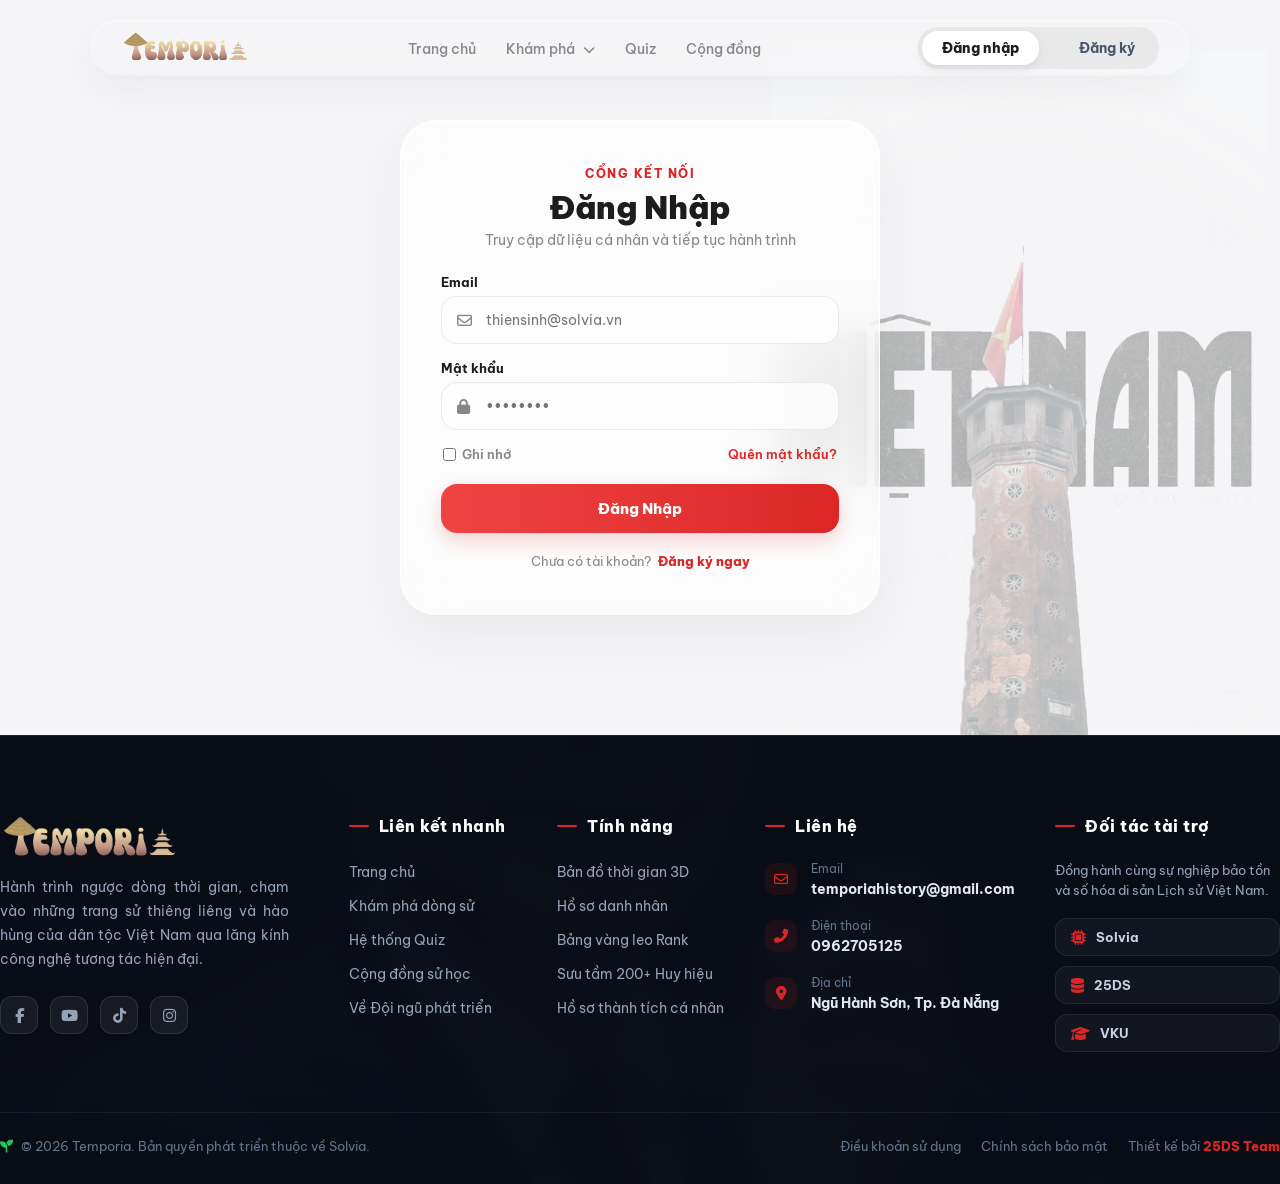
==== auth.html @ d2524f49 "Update website" ====
<!DOCTYPE html>
<html lang="vi">
<head>
    <meta charset="UTF-8">
    <meta name="viewport" content="width=device-width, initial-scale=1.0">
    <title>Xác thực Tài khoản - Temporia</title>
    <link rel="preconnect" href="https://fonts.googleapis.com">
    <link rel="preconnect" href="https://fonts.gstatic.com" crossorigin>
    <link href="https://fonts.googleapis.com/css2?family=Be+Vietnam+Pro:wght@400;600;700;800;900&display=swap" rel="stylesheet">
    <link rel="stylesheet" href="https://cdnjs.cloudflare.com/ajax/libs/font-awesome/6.4.0/css/all.min.css">
    
    <link rel="stylesheet" href="css/trang-chu.css"> 
    <link rel="stylesheet" href="css/auth.css">
    <link rel="stylesheet" href="css/global.css">

</head>
<body class="temporia-auth-page">

    <div class="page-transition-overlay"></div>

    <nav class="navbar">
      <a href="index.html" class="logo">
            <img src="test/logox.png" alt="Temporia Logo">
        </a>
        <ul class="nav-menu">
            <li><a href="trang-chu.html" class="active">Trang chủ</a></li>
            <li class="dropdown">
                <a href="#">Khám phá <i class="fas fa-chevron-down dropdown-icon"></i></a>
                <ul class="dropdown-content">
                    <li><a href="lo-trinh.html"><i class="fas fa-map-signs fa-fw"></i> Lộ trình học</a></li>
                    <li><a href="user-mindmap.html"><i class="fas fa-project-diagram fa-fw"></i> Sơ đồ tư duy</a></li>
                    <li><a href="podcast-view.html"><i class="fas fa-podcast fa-fw"></i> Podcast</a></li>
                </ul>
            </li>
            <li><a href="quiz.html">Quiz</a></li>
            <li><a href="cong-dong.html">Cộng đồng</a></li>
        </ul>
        
        <div class="nav-auth">
            <a href="auth.html#login" class="btn-login" onclick="switchAuthTab('login')">Đăng nhập</a>
            <a href="auth.html#register" class="btn-register" onclick="switchAuthTab('register')">Đăng ký</a>
        </div>
    </nav>

    <main class="auth-main-area">
        
        <div class="auth-glass-card">
            
            <div class="auth-header text-center">
                <span class="auth-badge" id="authBadge">Cổng kết nối</span>
                <h2 class="auth-title" id="authTitle">Đăng Nhập</h2>
                <p class="auth-subtitle" id="authSubtitle">Truy cập dữ liệu cá nhân và tiếp tục hành trình</p>
            </div>

            <form id="formLogin" class="auth-form-group">
                <div class="input-block">
                    <label>Email</label>
                    <div class="input-wrapper">
                        <i class="fa-regular fa-envelope field-icon"></i>
                        <input type="email" id="loginEmail" placeholder="thiensinh@solvia.vn" required>
                    </div>
                </div>

                <div class="input-block">
                    <label>Mật khẩu</label>
                    <div class="input-wrapper">
                        <i class="fa-solid fa-lock field-icon"></i>
                        <input type="password" id="loginPassword" placeholder="••••••••" required>
                    </div>
                </div>

                <div class="auth-options">
                    <label class="remember-label">
                        <input type="checkbox"> <span>Ghi nhớ</span>
                    </label>
                    <a href="javascript:void(0)" class="forgot-link" onclick="switchAuthTab('forgot')">Quên mật khẩu?</a>
                </div>

                <button type="submit" class="auth-submit-btn">Đăng Nhập</button>
                
                <div class="switch-mode-hint">
                    <span>Chưa có tài khoản?</span>
                    <a href="javascript:void(0)" onclick="switchAuthTab('register')">Đăng ký ngay</a>
                </div>
            </form>

            <form id="formRegister" class="auth-form-group hidden">
                <div class="input-block">
                    <label>Họ và Tên</label>
                    <div class="input-wrapper">
                        <i class="fa-regular fa-user field-icon"></i>
                        <input type="text" id="regFullname" placeholder="DS. Thiên Sinh" required>
                    </div>
                </div>

                <div class="split-inputs">
                    <div class="input-block">
                        <label>Ngày sinh</label>
                        <div class="input-wrapper">
                            <input type="date" id="regDob" required>
                        </div>
                    </div>

                    <div class="input-block">
                        <label>Quê quán</label>
                        <div class="input-wrapper">
                            <i class="fa-solid fa-location-dot field-icon"></i>
                            <input type="text" id="regHometown" placeholder="Đà Nẵng" required>
                        </div>
                    </div>
                </div>

                <div class="input-block">
                    <label>Email</label>
                    <div class="input-wrapper">
                        <i class="fa-regular fa-envelope field-icon"></i>
                        <input type="email" id="regEmail" placeholder="contact@solvia.vn" required>
                    </div>
                </div>

                <div class="input-block">
                    <label>Mật khẩu</label>
                    <div class="input-wrapper">
                        <i class="fa-solid fa-shield-halved field-icon"></i>
                        <input type="password" id="regPassword" placeholder="Tối thiểu 8 ký tự" required>
                    </div>
                </div>

                <button type="submit" class="auth-submit-btn btn-register-style">Khởi Tạo Tài Khoản</button>
                
                <div class="switch-mode-hint">
                    <span>Đã có tài khoản?</span>
                    <a href="javascript:void(0)" onclick="switchAuthTab('login')">Đăng nhập</a>
                </div>
            </form>
            <form id="formVerifyReg" class="auth-form-group hidden">
                <div class="auth-back" onclick="switchAuthTab('register')">
                    <i class="fas fa-arrow-left"></i> Đổi tài khoản khác
                </div>
                <p style="font-size: 14px; color: #86868B; margin-bottom: 10px; text-align: center;">Mã xác thực 6 số đã được gửi đến Email của bạn.</p>
                <div class="input-block">
                    <label>Mã xác thực (OTP)</label>
                    <div class="input-wrapper">
                        <i class="fa-solid fa-check-circle field-icon"></i>
                        <input type="text" id="regOtpInput" placeholder="Nhập 6 số..." required maxlength="6">
                    </div>
                </div>
                <button type="submit" class="auth-submit-btn btn-register-style">Kích Hoạt Tài Khoản</button>
            </form>
            <form id="formForgot" class="auth-form-group hidden">
                <div class="auth-back" onclick="switchAuthTab('login')">
                    <i class="fas fa-arrow-left"></i> Quay lại đăng nhập
                </div>
                <div class="input-block">
                    <label>Email tài khoản</label>
                    <div class="input-wrapper">
                        <i class="fa-regular fa-envelope field-icon"></i>
                        <input type="email" id="forgotEmail" placeholder="contact@solvia.vn" required>
                    </div>
                </div>
                <button type="submit" class="auth-submit-btn">Gửi mã xác thực</button>
            </form>

            <form id="formReset" class="auth-form-group hidden">
                <div class="auth-back" onclick="switchAuthTab('login')">
                    <i class="fas fa-arrow-left"></i> Hủy và quay lại
                </div>
                <div class="input-block">
                    <label>Mã xác thực (OTP)</label>
                    <div class="input-wrapper">
                        <i class="fa-solid fa-key field-icon"></i>
                        <input type="text" id="resetOtp" placeholder="Nhập 6 số từ email" required maxlength="6">
                    </div>
                </div>
                <div class="input-block">
                    <label>Mật khẩu mới</label>
                    <div class="input-wrapper">
                        <i class="fa-solid fa-lock field-icon"></i>
                        <input type="password" id="resetPassword" placeholder="Tối thiểu 8 ký tự" required>
                    </div>
                </div>
                <button type="submit" class="auth-submit-btn btn-register-style">Cập Nhật Mật Khẩu</button>
            </form>

        </div>

    </main>
    <div class="water-map-decoration">
        <img src="hinh nhân vật/cotco.png" alt="Bản đồ Việt Nam" class="bg-map-art ">
    </div>
<footer class="temporia-global-footer">
    
    <div class="footer-bg-wrapper">
        <img src="images/footer-bg.jpg" alt="Background" class="footer-bg-img" onerror="this.src='test/NPTx.png'">
        <div class="footer-glass-overlay"></div>
    </div>

    <div class="container-full footer-content-container">
        <div class="footer-main-grid">
            
            <div class="footer-col brand-col">
                <div class="footer-logo">
                    <span class="logo-text"><a href="index.html" class="logo" >
            <img src="test/logox.png" alt="Temporia Logo" style="width: 180px; height: auto;">
        </a></span>
                </div>
                <p class="footer-desc">
                    Hành trình ngược dòng thời gian, chạm vào những trang sử thiêng liêng và hào hùng của dân tộc Việt Nam qua lăng kính công nghệ tương tác hiện đại.
                </p>
                <div class="footer-socials">
                    <a href="#" class="f-social-btn" title="Facebook"><i class="fa-brands fa-facebook-f"></i></a>
                    <a href="#" class="f-social-btn" title="YouTube"><i class="fa-brands fa-youtube"></i></a>
                    <a href="#" class="f-social-btn" title="TikTok"><i class="fa-brands fa-tiktok"></i></a>
                    <a href="#" class="f-social-btn" title="Instagram"><i class="fa-brands fa-instagram"></i></a>
                </div>
            </div>

            <div class="footer-col links-col">
                <div class="f-heading">
                    <h4>Liên kết nhanh</h4>
                </div>
                <ul class="f-links-list">
                    <li><a href="#">Trang chủ</a></li>
                    <li><a href="#">Khám phá dòng sử</a></li>
                    <li><a href="#">Hệ thống Quiz</a></li>
                    <li><a href="#">Cộng đồng sử học</a></li>
                    <li><a href="#">Về Đội ngũ phát triển</a></li>
                </ul>
            </div>

            <div class="footer-col links-col">
                <div class="f-heading">
                    <h4>Tính năng</h4>
                </div>
                <ul class="f-links-list">
                    <li><a href="#">Bản đồ thời gian 3D</a></li>
                    <li><a href="#">Hồ sơ danh nhân</a></li>
                    <li><a href="#">Bảng vàng leo Rank</a></li>
                    <li><a href="#">Sưu tầm 200+ Huy hiệu</a></li>
                    <li><a href="#">Hồ sơ thành tích cá nhân</a></li>
                </ul>
            </div>

            <div class="footer-col contact-col">
                <div class="f-heading">
                    <h4>Liên hệ</h4>
                </div>
                <div class="f-contact-info">
                    <div class="f-c-item">
                        <div class="f-c-icon"><i class="fa-regular fa-envelope"></i></div>
                        <div class="f-c-text">
                            <span>Email</span>
                            <strong>temporiahistory@gmail.com</strong>
                        </div>
                    </div>
                    <div class="f-c-item">
                        <div class="f-c-icon"><i class="fa-solid fa-phone-flip"></i></div>
                        <div class="f-c-text">
                            <span>Điện thoại</span>
                            <strong>0962705125</strong>
                        </div>
                    </div>
                    <div class="f-c-item">
                        <div class="f-c-icon"><i class="fa-solid fa-location-dot"></i></div>
                        <div class="f-c-text">
                            <span>Địa chỉ</span>
                            <strong>Ngũ Hành Sơn, Tp. Đà Nẵng</strong>
                        </div>
                    </div>
                </div>
            </div>

            <div class="footer-col sponsor-col">
                <div class="f-heading">
                    <h4>Đối tác tài trợ</h4>
                </div>
                <p class="sponsor-desc">Đồng hành cùng sự nghiệp bảo tồn và số hóa di sản Lịch sử Việt Nam.</p>
                
                <div class="sponsors-grid">
                    <div class="sponsor-badge" title="Tập đoàn Công nghệ Solvia">
                        <i class="fa-solid fa-microchip"></i> <span>Solvia</span>
                    </div>
                    <div class="sponsor-badge" title="25DS Studio - AI Data Analysis">
                        <i class="fa-solid fa-database"></i> <span>25DS</span>
                    </div>
                    <div class="sponsor-badge" title="Quỹ Phát triển Công nghệ & Giáo dục">
                        <i class="fa-solid fa-graduation-cap"></i> <span>VKU</span>
                    </div>
                </div>
            </div>

        </div>

        <div class="footer-bottom-bar">
            <div class="f-copyright">
                <i class="fa-solid fa-seedling" style="color: #22c55e;"></i>
                <span>© 2026 Temporia. Bản quyền phát triển thuộc về Solvia.</span>
            </div>
            
            <div class="f-bottom-links">
                <a href="#">Điều khoản sử dụng</a>
                <a href="#">Chính sách bảo mật</a>
                <span class="f-credits">Thiết kế bởi <strong>25DS Team</strong></span>
            </div>
        </div>

    </div>
</footer>
    <script src="js/auth.js"></script>
    <script src="js/main.js"></script>
</body>
</html>
---- css/trang-chu.css ----
/* ========================================================================= */
/* CSS TRANG CHỦ TEMPORIA - PHONG CÁCH APPLE SOFT BENTO                      */
/* ========================================================================= */

/* 1. KHAI BÁO BIẾN MÀU (THEME SÁNG APPLE) */
:root {
    --bg-apple: #F5F5F7; /* Nền xám bạc sang trọng */
    --glass-bg: rgba(255, 255, 255, 0.65);
    --glass-border: rgba(255, 255, 255, 0.8);
    --text-dark: #dc2626 !important;
    --text-dim: #86868B !important;
    --accent-yellow: #facc15;
    --accent-light-yellow: #fef08a;
}

/* 2. ÉP BUỘC BODY SANG NỀN SÁNG (GHI ĐÈ GLOBAL.CSS) */
body {
    background-color: var(--bg-apple) !important;
    background-image: none !important; /* Xóa mọi background tối màu từ global */
    color: var(--text-dark) !important;
}

/* 3. GHI ĐÈ THANH MENU (GIỮ KÍNH TRONG, ĐỔI CHỮ SANG ĐEN NHÁM) */
/* 3. GHI ĐÈ THANH MENU (KÍNH SIÊU TRONG SUỐT) */
.navbar {
    /* Đưa nền trắng về mức gần như tàng hình (chỉ 5%) */
    background: rgba(255, 255, 255, 0.05) !important; 
    
    /* Ép buộc hiệu ứng làm nhòe (blur) hoạt động mạnh để tạo chất kính */
    backdrop-filter: blur(30px) saturate(150%) !important;
    -webkit-backdrop-filter: blur(30px) saturate(150%) !important;
    
    /* Làm mỏng đổ bóng để thanh menu nhẹ bẫng, lơ lửng */
    box-shadow: 0 15px 35px rgba(0, 0, 0, 0.04), inset 0 1px 0 rgba(255, 255, 255, 0.4) !important;
    
    /* Viền kính mỏng tang */
    border-top: 1px solid rgba(255, 255, 255, 0.4) !important;
    border-bottom: 1px solid rgba(0, 0, 0, 0.02) !important;
    border-left: 1px solid rgba(255, 255, 255, 0.1) !important;
    border-right: 1px solid rgba(255, 255, 255, 0.1) !important;
}

/* Chỉnh chữ menu thành đen nhám, bỏ bóng sáng */
.nav-brand, .nav-menu > li > a { text-shadow: none !important; color: var(--text-dim) !important; }
.nav-brand { color: var(--text-dark) !important; }
.nav-menu > li > a:hover, .nav-menu > li > a.active { color: var(--text-dark) !important; font-weight: 600; }

/* Menu con (Dropdown) */
.dropdown-content {
    background: rgba(255, 255, 255, 0.85) !important;
    border: 1px solid rgba(0, 0, 0, 0.05) !important;
    box-shadow: 0 20px 40px rgba(0, 0, 0, 0.1) !important;
}
.dropdown-content li a { color: var(--text-dim) !important; }
.dropdown-content li a:hover { background: rgba(0, 0, 0, 0.04) !important; color: var(--text-dark) !important; }

/* Nút đăng nhập/Đăng ký */
.btn-login { color: var(--text-dim) !important; text-shadow: none !important; }
.btn-login:hover { color: var(--text-dark) !important; }
.btn-register { background-color: #dc2626 !important; color: #FFFFFF !important; box-shadow: 0 4px 15px rgba(0, 0, 0, 0.1) !important; text-shadow: none !important;}
.btn-register:hover { background-color: #000000 !important; box-shadow: 0 6px 20px rgba(0, 0, 0, 0.15) !important; }

/* ========================================================================= */

/* 4. BỐ CỤC CHÍNH */
.dashboard-layout {
    padding: 120px 50px 50px 50px; /* Cách đỉnh 120px để né thanh menu */
    max-width: 1400px;
    margin: 0 auto;
}

/* 5. BANNER APPLE GLASS (NẰM DƯỚI MENU) */
/* ========================================================================= */
/* KHỐI BANNER CHÍNH: HIỆU ỨNG KÍNH MỜ (GLASSMORPHISM) CHUẨN APPLE           */
/* ========================================================================= */
.intro-glass-banner {
    /* 1. Nền trắng nhưng làm TRONG SUỐT đi (chỉ giữ 40% độ đục) để nhìn xuyên thấu */
    background: rgba(255, 255, 255, 0.4) !important; 
    
    /* 2. ĐÂY LÀ PHÉP THUẬT: Làm nhòe (blur) mọi thứ nằm PHÍA SAU tấm nền này */
    backdrop-filter: blur(25px) saturate(120%) !important;
    -webkit-backdrop-filter: blur(25px) saturate(120%) !important;
    
    /* 3. Viền kính phát sáng nhẹ để phân tách rõ không gian */
    border: 1.5px solid rgba(255, 255, 255, 0.8) !important;
    border-radius: 40px;
    padding: 60px 70px;
    
    display: flex;
    justify-content: space-between;
    align-items: center;
    
    /* 4. Đổ bóng mềm để khối kính nổi bồng bềnh lên khỏi mặt trống đồng */
    box-shadow: 0 25px 50px rgba(0, 0, 0, 0.05), inset 0 2px 0 rgba(255, 255, 255, 0.8) !important;
    
    position: relative;
    z-index: 10; /* Đảm bảo luôn nằm trên trống đồng */
}

.banner-content { max-width: 600px; }

.badge-pill { 
    display: inline-flex; align-items: center; gap: 8px; 
    background: #fff; border: 1px solid #E5E5EA; 
    padding: 8px 16px; border-radius: 100px; 
    font-size: 13px; font-weight: 700; color: var(--text-dark); 
    margin-bottom: 25px; box-shadow: 0 4px 10px rgba(0,0,0,0.03); 
}

body {
    font-family: 'Plus Jakarta Sans', sans-serif !important;
}

/* Tinh chỉnh lại Tiêu đề chính */
.apple-heading {
    font-size: 58px;
    font-weight: 800;
    line-height: 1.15;
    letter-spacing: -1.5px;
    margin-bottom: 25px;
    
    /* Phủ Gradient Đen chì (Charcoal) sang Xám ánh kim (Metallic) */
    background: linear-gradient(135deg, #09090b 0%, #52525b 100%);
    -webkit-background-clip: text;
    -webkit-text-fill-color: transparent;
}

.highlight-pill {
    background: linear-gradient(135deg, #facc15 0%, #ca8a04 100%);
    color: #fff;
    box-shadow: 0 10px 20px rgba(202, 138, 4, 0.25);
    padding: 0 25px;
}
.highlight-pill i { color: #fff; }
.apple-sub { 
    font-size: 16px; 
    margin-bottom: 40px; 
    line-height: 1.7; 
    font-weight: 500; 
    letter-spacing: -0.2px;
    
    /* Phủ Gradient Xám khói (Zinc) mềm mại, dễ đọc */
    background: linear-gradient(135deg, #3f3f46 0%, #a1a1aa 100%);
    -webkit-background-clip: text;
    -webkit-text-fill-color: transparent;
}
.action-group { display: flex; gap: 15px; }
.btn-dark { 
    background: var(--text-dark); color: #fff; border: none; 
    border-radius: 100px; padding: 16px 32px; font-size: 16px; 
    font-weight: 600; cursor: pointer; display: flex; align-items: center; gap: 10px; transition: 0.3s; 
}
.btn-dark:hover { transform: scale(1.02); background: #000; box-shadow: 0 10px 20px rgba(0,0,0,0.15); }

.btn-light { 
    background: #fff; color: var(--text-dark); border: 1px solid #E5E5EA; 
    border-radius: 100px; padding: 16px 32px; font-size: 16px; font-weight: 600; cursor: pointer; transition: 0.3s; 
}
.btn-light:hover { background: #F5F5F7; }

/* 6. THẺ NỔI TRANG TRÍ BÊN PHẢI BANNER */
.banner-visual { position: relative; width: 400px; height: 300px; display: flex; align-items: center; justify-content: center; }
.floating-card { 
    background: #fff; border-radius: 20px; padding: 20px; 
    display: flex; align-items: center; gap: 15px; 
    box-shadow: 0 20px 40px rgba(0,0,0,0.08); border: 1px solid #f0f0f0; 
    animation: float 6s ease-in-out infinite; 
}
.card-icon { width: 50px; height: 50px; background: var(--accent-light-yellow); border-radius: 12px; display: flex; justify-content: center; align-items: center; font-size: 20px; color: #ca8a04; }
.card-info h4 { font-size: 16px; margin: 0; color: var(--text-dark); }
.card-info span { font-size: 14px; color: var(--text-dim); }

@keyframes float { 
    0% { transform: translateY(0); } 
    50% { transform: translateY(-15px); } 
    100% { transform: translateY(0); } 
}
/* ========================================================================= */
/* 1. HIỆU ỨNG CHUYỂN CẢNH (SƯƠNG TAN) & TRƯỢT NỘI DUNG                      */
/* ========================================================================= */

/* Lớp sương trùng màu với trang Intro để tạo cảm giác liền mạch */
.page-transition-overlay {
    position: fixed;
    top: 0; left: 0; width: 100%; height: 100%;
    background-color: #F5F5F7; /* Trùng với màu lớp sương bên file index */
    z-index: 999999;
    pointer-events: none;
    /* Giữ nguyên lớp sương 0.1s, sau đó cho tan từ từ trong 0.8s */
    animation: fadeOutFog 0.8s ease-in-out forwards 0.1s;
}

@keyframes fadeOutFog {
    0% { opacity: 1; }
    100% { opacity: 0; visibility: hidden; }
}

/* Nội dung trang chủ mờ dần và trượt nhẹ lên (Giúp tạo cảm giác mượt mà) */
.dashboard-layout {
    opacity: 0;
    transform: translateY(15px);
    animation: contentSlideUp 1s cubic-bezier(0.2, 0.8, 0.2, 1) forwards 0.3s;
}

@keyframes contentSlideUp {
    0% { opacity: 0; transform: translateY(15px); }
    100% { opacity: 1; transform: translateY(0); }
}

/* ========================================================================= */
/* (Phần CSS của Menu và các class khác giữ nguyên ở bên dưới)               */
/* ========================================================================= */

/* ========================================================================= */
/* HIỆU ỨNG TRỐNG ĐỒNG "THỦY ẤN" (CHÌM MỜ NHƯNG GIỮ RÕ CHI TIẾT)              */
/* ========================================================================= */

.dashboard-layout {
    position: relative; 
    min-height: 100vh;
}

/* Khung chứa Trống đồng */
.water-drum-decoration {
    position: absolute;
    top: -150px;  
    left: -200px; 
    width: 660px; 
    height: 660px;
    z-index: 1;  /* Nằm ngay trên nền, dưới Banner */
    
    /* CHỈNH LẠI THÔNG SỐ Ở ĐÂY: Tăng độ rõ, giảm nhòe */
    opacity: 0.45; /* Hiển thị 45% để thấy rõ họa tiết chim Lạc và mặt trời */
    filter: blur(2px); /* Chỉ làm nhòe CỰC NHẸ 2px để tạo độ êm, không làm mất nét */
    pointer-events: none;
    
    /* (Tùy chọn) Thêm chế độ hòa trộn để nó ăn nhập vào nền xám bạc hơn */
    mix-blend-mode: multiply; 
}

/* Phủ sương viền ngoài để rìa trống đồng tự động tan biến vào nền */
.water-drum-decoration::after {
    content: '';
    position: absolute;
    top: 0; left: 0; right: 0; bottom: 0;
    background: radial-gradient(circle, transparent 40%, var(--bg-apple) 70%);
    border-radius: 50%;
}

.spin-drum {
    width: 100%;
    height: 100%;
    object-fit: contain;
    /* Quay chậm rãi, uy nghi */
    animation: majesticSpin 120s linear infinite; 
}

@keyframes majesticSpin {
    from { transform: rotate(0deg); }
    to { transform: rotate(360deg); }
}

/* ========================================================================= */
/* KHU VỰC HÌNH ẢNH MINH HỌA BÊN PHẢI BANNER                                 */
/* ========================================================================= */


/* Chữ Lịch sử dùng font Serif (có chân), in nghiêng, màu đỏ sẫm để tạo nét cổ kính */
/* 2. Chữ Nghệ thuật (Cho các chữ "Đa chiều", "Lịch sử", "Mở ngàn") */
.art-text {
    font-family: 'Playfair Display', serif;
    font-style: italic;
    font-weight: 700;
    font-size: 1.15em; 
    letter-spacing: 0;
    
    /* THÊM DÒNG NÀY: Nới rộng khung bên phải để bao trọn nét móc của chữ nghiêng */
    padding-right: 12px; 
    
    /* Phủ Gradient Đỏ Ruby rực rỡ */
    background: linear-gradient(135deg, #dc2626 0%, #7f1d1d 100%);
    -webkit-background-clip: text;
    -webkit-text-fill-color: transparent !important; 
}

/* Nâng cấp viên thuốc (Pill) cho sang trọng hơn */
.highlight-pill {
    background: linear-gradient(135deg, #facc15 0%, #ca8a04 100%);
    color: #fff;
    box-shadow: 0 10px 20px rgba(202, 138, 4, 0.25);
    padding: 0 25px;
}
.highlight-pill i { color: #fff; }

/* ========================================================================= */
/* SLIDER HÌNH ẢNH TRƯỢT TỰ ĐỘNG                                             */
/* ========================================================================= */
/* ========================================================================= */
/* SLIDER HÌNH ẢNH TỶ LỆ TUYỆT ĐỐI 100%                                      */
/* ========================================================================= */
.banner-visual {
    width: 450px;
    display: flex;
    justify-content: flex-end;
}

.hero-slider-wrapper {
    position: relative;
    width: 100%;
    height: 380px;
    border-radius: 32px;
    padding: 8px; /* Lớp viền kính bao quanh */
    background: rgba(255, 255, 255, 0.5);
    box-shadow: 0 20px 40px rgba(0,0,0,0.08);
    /* LƯU Ý: KHÔNG dùng overflow: hidden ở đây nữa */
}

/* LỚP MẶT NẠ MỚI: Giữ nhiệm vụ cắt chính xác mọi ảnh thừa bị lòi ra */
.slider-viewport {
    width: 100%;
    height: 100%;
    overflow: hidden; 
    border-radius: 24px; /* Bo góc lọt lòng khung kính */
}

.slider-track {
    display: flex;
    width: 100%;
    height: 100%;
    /* Bỏ transition ở đây để JS tự kiểm soát cho mượt */
}

.slider-track img {
    width: 100%;
    height: 100%;
    object-fit: cover;
    flex-shrink: 0; /* QUAN TRỌNG NHẤT: Ép ảnh không bao giờ bị co lại (Fix lỗi 95%) */
    display: block;
    margin: 0;
    padding: 0;
}

/* Dấu chấm (Dots) */
.slider-dots {
    position: absolute;
    bottom: 20px;
    left: 50%;
    transform: translateX(-50%);
    display: flex;
    gap: 8px;
    z-index: 10;
}
.slider-dots .dot {
    width: 8px; height: 8px; border-radius: 50%;
    background: rgba(255, 255, 255, 0.5);
    cursor: pointer; transition: all 0.4s ease;
}
.slider-dots .dot.active {
    background: #ffffff; width: 24px; border-radius: 10px;
    box-shadow: 0 2px 5px rgba(0,0,0,0.2);
}


/* ========================================================================= */
/* PHẦN 3: BENTO BOX - PHÂN TẦNG KHÔNG GIAN (APPLE STYLE)                    */
/* ========================================================================= */

.bento-section {
    margin-top: 100px; /* Cách xa Banner một khoảng cho thoáng */
    position: relative;
    z-index: 10;
}

.section-header {
    text-align: center;
    margin-bottom: 50px;
}

.section-title {
    font-size: 48px;
    margin-bottom: 15px;
}

.text-center { text-align: center; margin: 0 auto; max-width: 600px; }

/* --- CẤU TRÚC LƯỚI BENTO --- */
/* --- CẤU TRÚC LƯỚI BENTO GỌN GÀNG (COMPACT GRID) --- */
.compact-grid {
    display: grid;
    grid-template-columns: repeat(3, 1fr);
    grid-template-rows: repeat(2, 220px); /* Ép chiều cao thẻ nhỏ lại còn 220px */
    gap: 24px; /* Thu hẹp khoảng hở giữa các thẻ */
    max-width: 1050px; /* Bóp chiều rộng tổng thể để thẻ không bị bè ngang */
    margin: 0 auto; /* Căn giữa màn hình */
}

/* Định hình không gian cho 4 thẻ mới */
.bento-tall { grid-column: span 1; grid-row: span 2; }
.bento-wide-sm { grid-column: span 2; grid-row: span 1; }
.bento-square { grid-column: span 1; grid-row: span 1; }

/* --- THIẾT KẾ LỚP KÍNH (CARDS) - Thu nhỏ đệm --- */
.bento-card {
    position: relative;
    border-radius: 32px; /* Giảm độ bo góc một chút cho hợp tỷ lệ thẻ nhỏ */
    padding: 30px; /* Giảm khoảng trống bên trong để khít với nội dung */
    overflow: hidden;
    display: flex;
    flex-direction: column;
    justify-content: space-between;
    transition: transform 0.5s cubic-bezier(0.2, 0.8, 0.2, 1), box-shadow 0.5s cubic-bezier(0.2, 0.8, 0.2, 1);
    box-shadow: 0 15px 35px rgba(0,0,0,0.03), inset 0 2px 0 rgba(255,255,255,1);
    border: 1px solid rgba(255,255,255,0.6);
}

.card-glass-bg {
    position: absolute; top: 0; left: 0; width: 100%; height: 100%;
    background: rgba(255, 255, 255, 0.6);
    backdrop-filter: blur(20px); -webkit-backdrop-filter: blur(20px);
    z-index: 1;
}

/* ========================================================================= */
/* FIX LỖI: LẤY LẠI HIỆU ỨNG LƠ LỬNG KHI HOVER BENTO BOX                     */
/* ========================================================================= */

/* Ghép chung .reveal.active:hover để tạo ra một "lệnh" có độ ưu tiên cao nhất, đè mọi thứ khác */
.bento-card.reveal.active:hover {
    transform: translateY(-10px) scale(1.02) !important; /* Ép buộc phải nảy lên */
    box-shadow: 0 30px 50px rgba(0,0,0,0.08), inset 0 2px 0 rgba(255,255,255,1) !important;
    border-color: rgba(255,255,255,1) !important;
    
    /* Chỉnh lại tốc độ lướt khi di chuột cho nhanh và nhạy hơn (0.4s) */
    transition: all 0.4s cubic-bezier(0.2, 0.8, 0.2, 1) !important; 
}

/* --- TỈ LỆ NỘI DUNG (Căn chỉnh font chữ phù hợp khung nhỏ) --- */
.card-content { position: relative; z-index: 2; height: 100%; display: flex; flex-direction: column; }

.bento-card h3 {
    font-family: 'Plus Jakarta Sans', sans-serif;
    font-size: 20px;
    font-weight: 800;
    margin-bottom: 8px;
    letter-spacing: -0.5px;
    
    /* Phủ Gradient từ đen tuyền sang xám đậm */
    background: linear-gradient(135deg, #000000 0%, #52525b 100%);
    -webkit-background-clip: text;
    -webkit-text-fill-color: transparent;
}

.bento-card p {
    font-size: 16px; 
    line-height: 1.6; 
    margin-bottom: 15px; 
    font-weight: 600; /* Tăng độ nét lên một chút để thấy rõ gradient */
    
    /* Phủ Gradient hệ màu Zinc (Xám ấm, không bị ám xanh dương nữa) */
    background: linear-gradient(135deg, #3f3f46 0%, #a1a1aa 100%);
    -webkit-background-clip: text;
    -webkit-text-fill-color: transparent;
}

/* Biểu tượng (Icon) gọn gàng hơn */
.card-icon {
    width: 50px; height: 50px; /* Thu nhỏ icon */
    border-radius: 16px;
    display: flex; justify-content: center; align-items: center;
    font-size: 20px; color: #fff; margin-bottom: auto;
    box-shadow: 0 8px 16px rgba(0,0,0,0.1);
}

/* Màu sắc gradient giữ nguyên sự sang trọng */
.gradient-red { background: linear-gradient(135deg, #ef4444, #991b1b); }
.gradient-gold { background: linear-gradient(135deg, #facc15, #a16207); }
.gradient-blue { background: linear-gradient(135deg, #3b82f6, #1d4ed8); }
.gradient-dark { background: linear-gradient(135deg, #3f3f46, #18181b); }

.card-link {
    display: inline-flex; align-items: center; gap: 8px;
    color: var(--text-dark); font-weight: 700; text-decoration: none;
    font-size: 14px; margin-top: auto;
}

/* Ép thẻ Podcast ngang thành 2 cột chữ & icon */
.wide-flex-sm {
    flex-direction: row; align-items: center; gap: 25px;
}
.wide-flex-sm .card-icon { margin-bottom: 0; flex-shrink: 0; }
.wide-text { display: flex; flex-direction: column; justify-content: center; }
.wide-text p { margin-bottom: 0; }

/* ========================================================================= */
/* HIỆU ỨNG XUẤT HIỆN KHI CUỘN TRANG (APPLE SCROLL REVEAL)                   */
/* ========================================================================= */

/* Trạng thái ban đầu: Tàng hình, tụt xuống 40px và hơi thu nhỏ lại */
.reveal {
    opacity: 0;
    transform: translateY(40px) scale(0.98);
    transition: all 0.8s cubic-bezier(0.2, 0.8, 0.2, 1); /* Gia tốc lướt êm ái */
}

/* Trạng thái kích hoạt: Hiện rõ, nảy lên vị trí gốc */
.reveal.active {
    opacity: 1;
    transform: translateY(0) scale(1);
}

/* TẠO NHỊP ĐIỆU: Các thẻ Bento xuất hiện nối tiếp nhau */
.bento-grid .reveal:nth-child(1) { transition-delay: 0.1s; } /* Ô dọc ra đầu tiên */
.bento-grid .reveal:nth-child(2) { transition-delay: 0.2s; } /* Ô ngang ra thứ hai */
.bento-grid .reveal:nth-child(3) { transition-delay: 0.3s; } /* Ô vuông 1 ra thứ ba */
.bento-grid .reveal:nth-child(4) { transition-delay: 0.4s; } /* Ô vuông 2 ra cuối cùng */

/* Header xuất hiện ngay không cần delay */
.section-header.reveal { transition-delay: 0s; }

/* ========================================================================= */
/* HỌA TIẾT NỀN CHÌM TĨNH (PHẦN 2 BENTO BOX)                                 */
/* ========================================================================= */
/* Đảm bảo toàn trang không bao giờ bị lỗi thanh cuộn ngang khi có ảnh tràn viền */
body {
    overflow-x: hidden !important; 
}

/* Khung chứa họa tiết (Đã xóa lệnh cắt viền) */
.bento-bg-decorations {
    position: absolute;
    top: 0; left: 0; right: 0; bottom: 0;
    /* Đã gỡ bỏ overflow: hidden; ở đây để ảnh được tràn tự do */
    z-index: 0; 
    pointer-events: none; 
}

/* Khung cấu hình chung cho các ảnh nghệ thuật chìm */
.bg-artwork {
    position: absolute;
    width: 500px; /* Bạn có thể tăng giảm kích thước tùy ý */
    height: 500px;
    object-fit: contain;
    
    opacity: 0.35;
    filter: blur(2px);
    mix-blend-mode: multiply;
    
    /* Làm viền ảnh tự động trong suốt, tan vào nền để không bị lộ cạnh vuông */
    -webkit-mask-image: radial-gradient(circle, rgba(0,0,0,1) 40%, rgba(0,0,0,0) 75%);
    mask-image: radial-gradient(circle, rgba(0,0,0,1) 40%, rgba(0,0,0,0) 75%);
}

/* 1. Tấm ảnh nằm gần góc trên - bên trái */
.top-left-art {
    top: 3%; 
    left: -160px; 
    /* Đã gỡ bỏ hiệu ứng xoay (animation) */
}

/* 2. Tấm ảnh nằm gần góc dưới - bên phải */
.bottom-right-art {
    bottom: 2%; 
    right: -160px; 
    /* Đã gỡ bỏ hiệu ứng xoay (animation) */
}

/* ========================================================================= */
/* HIỆU ỨNG NHẤN MẠNH TỪ KHÓA (KEYWORD HIGHLIGHTING)                         */
/* ========================================================================= */

/* Cách 1: Nhấn mạnh bằng màu đỏ sẫm nguyên khối (Cổ điển, dễ đọc) */
.text-highlight {
    background: none; /* Xóa gradient của đoạn văn đè lên */
    -webkit-text-fill-color: #991b1b !important; /* Ép hiển thị màu đỏ sẫm */
    color: #991b1b;
    font-weight: 800;
}

.text-gradient-red {
    background: linear-gradient(135deg, #ef4444 0%, #7f1d1d 100%);
    -webkit-background-clip: text;
    -webkit-text-fill-color: transparent !important; /* Giữ nguyên hiệu ứng gradient đỏ */
    font-weight: 800;
}

.text-gradient-gold {
    background: linear-gradient(135deg, #ca8a04 0%, #854d0e 100%);
    -webkit-background-clip: text;
    -webkit-text-fill-color: transparent !important; /* Giữ nguyên hiệu ứng gradient vàng */
    font-weight: 800;
}

/* ========================================================================= */
/* PHẦN 2: TRỤ CỘT TÁI ĐỊNH NGHĨA (PILLAR CARDS)                             */
/* ========================================================================= */

.redefine-section {
    margin-top: 120px;
    margin-bottom: 80px;
    position: relative;
    z-index: 10;
}

.pillars-container {
    display: flex;
    justify-content: center;
    gap: 40px;
    max-width: 1100px;
    margin: 0 auto;
    padding: 0 20px;
}

/* --- Khung Trụ cột --- */
.pillar-card {
    flex: 1; /* Chia đều 3 cột */
    position: relative;
    border-radius: 32px;
    padding: 2px; /* Dùng để tạo lớp viền gradient giả (nếu cần) hoặc không gian cho kính */
    transition: transform 0.5s cubic-bezier(0.2, 0.8, 0.2, 1);
}

.pillar-card:hover {
    transform: translateY(-15px);
}

/* --- Khối pha lê lọt lòng --- */
.pillar-glass {
    position: relative;
    height: 100%;
    background: rgba(255, 255, 255, 0.5);
    backdrop-filter: blur(25px);
    -webkit-backdrop-filter: blur(25px);
    border: 1px solid rgba(255, 255, 255, 0.8);
    border-radius: 30px;
    padding: 50px 30px;
    text-align: center;
    box-shadow: 0 20px 40px rgba(0,0,0,0.04);
    z-index: 2;
    display: flex;
    flex-direction: column;
    align-items: center;
}

/* --- Cục sạc ánh sáng (Glow Orb) nằm chìm phía sau kính --- */
.pillar-glow {
    position: absolute;
    top: 40px;
    left: 50%;
    transform: translateX(-50%);
    width: 80px;
    height: 80px;
    border-radius: 50%;
    filter: blur(35px); /* Làm nhòe cực mạnh để tạo ánh sáng hắt */
    z-index: 1;
    opacity: 0.6;
    transition: opacity 0.4s ease, transform 0.4s ease;
}

.pillar-card:hover .pillar-glow {
    opacity: 1;
    transform: translateX(-50%) scale(1.3); /* Phình to ra khi lướt chuột */
}

.glow-red { background: #ef4444; }
.glow-gold { background: #facc15; }
.glow-blue { background: #3b82f6; }

/* --- Nội dung bên trong Trụ cột --- */
.pillar-icon {
    font-size: 32px;
    color: var(--text-dark); /* Icon màu tối kim loại */
    margin-bottom: 25px;
    position: relative;
    z-index: 3;
}

.pillar-title {
    font-family: 'Plus Jakarta Sans', sans-serif;
    font-size: 24px;
    font-weight: 800;
    line-height: 1.3;
    margin-bottom: 15px;
    
    /* Áp dụng Gradient Đen/Xám kim loại cho tiêu đề */
    background: linear-gradient(135deg, #09090b 0%, #52525b 100%);
    -webkit-background-clip: text;
    -webkit-text-fill-color: transparent;
}

.pillar-glass p {
    font-size: 15px;
    line-height: 1.6;
    font-weight: 600;
    
    /* Áp dụng Gradient Xám khói cho đoạn văn */
    background: linear-gradient(135deg, #3f3f46 0%, #a1a1aa 100%);
    -webkit-background-clip: text;
    -webkit-text-fill-color: transparent;
}

/* ========================================================================= */
/* PHẦN 4: FLOATING TEXT VỚI NỀN VIDEO MỜ ẢO KHÓA CỐ ĐỊNH                     */
/* ========================================================================= */

.mission-blend-section {
    position: relative;
    /* Không set height cứng, để nội dung tự đẩy chiều cao, giúp lướt trơn tru */
    margin-top: 50px; 
    padding-bottom: 100px;
}

/* --- VIDEO NỀN: KHÓA FULL MÀN HÌNH --- */
/* --- VIDEO NỀN: ÉP TRÀN VIỀN 100% MÀN HÌNH --- */
.video-blend-wrapper {
    position: sticky;
    top: 0;
    
    /* Ép chiều ngang rộng bằng ĐÚNG 100% kích thước màn hình thiết bị */
    width: 100vw; 
    /* Thuật toán kéo ngược video ra khỏi mọi giới hạn lề của trang web */
    margin-left: calc(50% - 50vw); 
    
    height: 100vh; 
    z-index: 0;
    overflow: hidden;
    pointer-events: none; 
}

/* Đảm bảo video tràn viền 100% hai bên, chỉ mờ ở đỉnh và đáy */
.bg-video-fade {
    width: 100%;
    height: 100%;
    object-fit: cover;
    
    opacity: 0.45; 
    filter: blur(2px) grayscale(10%); 
    
    /* Đổi sang Linear Gradient: Viền trái/phải hiển thị 100%, 
       chỉ làm mờ tàng hình 15% ở mép trên và 15% mép dưới để quyện vào web */
    -webkit-mask-image: linear-gradient(to bottom, rgba(0,0,0,0) 0%, rgba(0,0,0,1) 15%, rgba(0,0,0,1) 85%, rgba(0,0,0,0) 100%);
    mask-image: linear-gradient(to bottom, rgba(0,0,0,0) 0%, rgba(0,0,0,1) 15%, rgba(0,0,0,1) 85%, rgba(0,0,0,0) 100%);
}

/* --- CHỮ TRÔI NỔI: KHÔNG CÓ KHUNG --- */
/* ========================================================================= */
/* BỐ CỤC CHỮ TRÁI (SÁT LỀ, CHUNKING DỄ ĐỌC) - HÌNH PHẢI (STICKY)            */
/* ========================================================================= */

.mission-floating-content {
    position: relative;
    z-index: 10;
    margin-top: -100vh; 
    padding-bottom: 20vh;
}

/* KHUNG LƯỚI: Xóa max-width, dùng % để ép chữ bám sát lề trái giống Logo */
.editorial-grid {
    display: flex;
    align-items: flex-start;
    width: 100%;
    max-width: 1700px; /* Nới khung tổng cực rộng để đẩy 2 phần về 2 phía */
    margin: 0 auto;
    padding: 20vh 3% 0 3%; /* Ép sát mép lề màn hình hơn */
    gap: 10%; /* Giãn khoảng cách giữa cột chữ và cột ảnh ra thật xa */
}

/* --- CỘT TRÁI: BÀI VĂN --- */
.editorial-text-col {
    flex: 1.1;
    max-width: 750px;
}
.editorial-image-col {
    flex: 1;
    position: sticky;
    top: 15vh;
    width: 100%;
}
/* Các class chữ căn bản */
.lead-text { font-size: 21px; line-height: 1.8; font-weight: 600; margin-bottom: 25px; color: #1e293b; }
.sub-heading { font-size: 34px; font-weight: 800; margin: 50px 0 30px 0; color: #0f172a; line-height: 1.2;}
.text-highlight { background: none; -webkit-text-fill-color: #991b1b !important; color: #991b1b; font-weight: 800; }

/* DANH SÁCH CÂU HỎI */
.question-list {
    list-style: none; padding: 0; margin: 0 0 30px 0;
    border-left: 3px solid #dc2626; padding-left: 25px;
    background: linear-gradient(to right, rgba(220, 38, 38, 0.05), transparent);
    border-radius: 0 12px 12px 0; padding-top: 15px; padding-bottom: 15px;
}
.question-list li { font-size: 19px; font-weight: 600; color: #334155; margin-bottom: 15px; line-height: 1.6; display: flex; align-items: flex-start; gap: 15px; }
.question-list li:last-child { margin-bottom: 0; }
.question-list li i { color: #dc2626; margin-top: 5px; font-size: 16px; }

/* ========================================================================= */
/* CÁC KHỐI CẢM XÚC ĐƯỢC CHIA NHỎ (CHUNKING) ĐỂ NGƯỜI DÙNG DỄ ĐỌC            */
/* ========================================================================= */
.legacy-blocks {
    display: flex;
    flex-direction: column;
    gap: 30px; /* Khoảng cách giữa các khối ý */
}

.legacy-item {
    display: flex;
    align-items: flex-start;
    gap: 20px;
    padding-bottom: 30px;
    border-bottom: 1px dashed rgba(15, 23, 42, 0.15); /* Đường gạch đứt phân chia */
}

.legacy-item:last-child { border-bottom: none; padding-bottom: 0; }

/* Icon bên cạnh mỗi đoạn văn */
.l-icon {
    width: 45px; height: 45px; border-radius: 12px;
    background: linear-gradient(135deg, #1e293b, #0f172a);
    color: #facc15; /* Màu vàng sao vàng */
    display: flex; justify-content: center; align-items: center;
    font-size: 18px; flex-shrink: 0;
    box-shadow: 0 10px 20px rgba(0,0,0,0.1);
}

.l-content h4 {
    font-size: 21px; font-weight: 800; color: #0f172a;
    margin-bottom: 10px;
}

.l-content p {
    font-size: 18px; line-height: 1.8; color: #475569;
    text-align: justify; /* Chữ vuông vức, chuyên nghiệp */
}

/* ĐOẠN KẾT: Trích dẫn ấn tượng */
.emotional-outro {
    margin-top: 50px;
    background: rgba(255, 255, 255, 0.5);
    backdrop-filter: blur(10px);
    border: 1px solid rgba(255, 255, 255, 0.8);
    padding: 35px 40px;
    border-radius: 24px;
    position: relative;
    box-shadow: 0 20px 40px rgba(0,0,0,0.03);
}

.quote-icon {
    position: absolute; top: -15px; left: 30px;
    font-size: 30px; color: #dc2626;
    background: #fff; padding: 0 10px;
}

.emotional-outro p {
    font-size: 19px; line-height: 1.8; font-weight: 600;
    color: #1e293b; font-style: italic; margin: 0;
}

/* ========================================================================= */
/* KHỐI "HỌC LỊCH SỬ ĐỂ LÀM GÌ" (PURPOSE CARDS)                              */
/* ========================================================================= */

.mt-60 {
    margin-top: 80px !important; /* Đẩy khối này cách xa khối trên một chút cho thoáng */
}

/* Gradient chữ màu Xanh Đại Dương cho tiêu đề */
.text-gradient-blue {
    background: linear-gradient(135deg, #0284c7 0%, #1e3a8a 100%);
    -webkit-background-clip: text;
    -webkit-text-fill-color: transparent;
}

.purpose-cards-container {
    display: flex;
    flex-direction: column;
    gap: 25px;
    margin-top: 40px;
}

/* Thiết kế thẻ Glassmorphism nhẹ cho từng mục đích */
.purpose-card {
    display: flex;
    align-items: flex-start;
    gap: 25px;
    background: rgba(255, 255, 255, 0.4);
    backdrop-filter: blur(15px);
    -webkit-backdrop-filter: blur(15px);
    border: 1px solid rgba(255, 255, 255, 0.7);
    padding: 35px;
    border-radius: 24px;
    box-shadow: 0 15px 35px rgba(0,0,0,0.02);
    transition: transform 0.3s ease, box-shadow 0.3s ease;
}

.purpose-card:hover {
    transform: translateY(-5px);
    box-shadow: 0 20px 40px rgba(0,0,0,0.06);
    background: rgba(255, 255, 255, 0.6);
}

/* Icon Gradient cho từng thẻ */
.p-icon {
    width: 60px;
    height: 60px;
    border-radius: 18px;
    display: flex;
    justify-content: center;
    align-items: center;
    font-size: 24px;
    color: #fff;
    flex-shrink: 0;
    box-shadow: 0 10px 20px rgba(0,0,0,0.1);
}

.bg-green-gradient { background: linear-gradient(135deg, #10b981, #047857); }
.bg-red-gradient { background: linear-gradient(135deg, #ef4444, #b91c1c); }
.bg-blue-gradient { background: linear-gradient(135deg, #3b82f6, #1d4ed8); }

/* Nội dung chữ bên trong thẻ */
.p-text h4 {
    font-size: 22px;
    font-weight: 800;
    color: #0f172a;
    margin-bottom: 12px;
}

.p-text p {
    font-size: 18px;
    line-height: 1.8;
    color: #475569;
    text-align: justify;
    margin: 0;
}

/* ========================================================================= */
/* ========================================================================= */
/* CHỈ SỬA KHỐI SLIDER BÊN PHẢI - HOÀN TOÀN GIỮ NGUYÊN LỀ TRÁI               */
/* ========================================================================= */

/* ========================================================================= */
/* FIX LỖI NÚT ĐÈ NHAU VÀ BIẾN MẤT KHI TRƯỢT (KHÔNG CHẠM LỀ TRÁI)            */
/* ========================================================================= */

.quote-slider-wrapper {
    position: relative !important;
    width: 100% !important;
    height: 600px !important;
    overflow: hidden !important; 
    border-radius: 32px !important;
}

/* --- 1. BỘ ĐIỀU KHIỂN: Neo cố định vào góc trên-trái của Wrapper --- */
/* --- BỘ ĐIỀU KHIỂN: Neo chính xác vào góc trên-trái của mặt kính --- */
/* ========================================================================= */
/* TEMPORIA QUOTE SHOWCASE - KHỐI BÊN PHẢI (THIẾT KẾ MỚI TỪ ĐẦU)             */
/* ========================================================================= */

/* Khung bao bọc tổng thể cột phải, căn giữa nội dung theo chiều dọc */
.temporia-showcase {
    width: 100%;
    display: flex;
    flex-direction: column;
    justify-content: center; /* Đẩy toàn bộ khối vào giữa chiều dọc */
    align-items: center;
    height: 100%;
    min-height: 500px;
}

/* Cửa sổ hiển thị (Chỉ cho phép thấy 1 slide, giấu phần thừa) */
.quote-viewport {
    width: 100%;
    overflow: visible !important; 
}

/* Thanh ray trượt */
.quote-slider-track {
    display: flex;
    width: 100%;
    transition: transform 0.6s cubic-bezier(0.25, 1, 0.5, 1);
}

/* Từng slide đơn lẻ */
.clean-slide {
    min-width: 100%;
    box-sizing: border-box;
    position: relative; /* Gốc tọa độ của riêng từng ảnh */
    
    /* Thiết kế thẻ kính mờ nằm gom gọn ở đây */
    background: rgba(255, 255, 255, 0.65);
    backdrop-filter: blur(20px); -webkit-backdrop-filter: blur(20px);
    border: 1px solid rgba(255, 255, 255, 0.8);
    border-radius: 28px;
    box-shadow: 0 20px 40px rgba(0, 0, 0, 0.08);
    
    /* Ép lề chữ: Chừa khoảng trống 46% bên phải để không đè vào danh nhân */
    padding: 50px 46% 50px 40px !important; 
}
/* Thiết kế nội dung Card */
.quote-card { display: flex; flex-direction: column; align-items: flex-start; }
.quote-mark { font-size: 36px; color: #dc2626; margin-bottom: 20px; }
.quote-text { font-size: 22px; font-weight: 700; line-height: 1.6; color: #0f172a; font-style: italic; margin-bottom: 30px; text-align: left; }
.quote-author strong { font-size: 19px; color: #dc2626; font-weight: 800; display: block; margin-bottom: 5px; }
.quote-author span { font-size: 15px; color: #64748b; font-weight: 500; }

/* ========================================================================= */
/* BỘ ĐIỀU KHIỂN BÊN DƯỚI (NÚT VÀ DẤU CHẤM THỨ TỰ)                           */
/* ========================================================================= */
.quote-bottom-controls {
    display: flex; flex-direction: row; align-items: center; justify-content: center;
    gap: 25px !important; 
    margin-top: 15px !important; 
}

/* Nút bấm Trái/Phải */
.clean-btn {
    width: 35px;
    height: 35px;
    border-radius: 50%;
    background: #ffffff;
    border: 1px solid rgba(0, 0, 0, 0.08);
    color: #0f172a;
    display: flex;
    justify-content: center;
    align-items: center;
    font-size: 16px;
    cursor: pointer;
    transition: all 0.3s ease;
    box-shadow: 0 4px 10px rgba(0, 0, 0, 0.05);
    padding: 0; margin: 0;
}

.clean-btn:hover {
    background: #dc2626;
    color: #ffffff;
    transform: scale(1.08);
    border-color: #dc2626;
}

/* Dải chấm Paging */
.clean-dots {
    display: flex;
    flex-direction: row;
    align-items: center;
    gap: 8px;
}

/* Hiệu ứng viên thuốc đặc trưng */
.c-dot {
    width: 10px;
    height: 10px;
    border-radius: 50px;
    background: rgba(15, 23, 42, 0.15);
    cursor: pointer;
    display: block;
    transition: all 0.4s cubic-bezier(0.25, 1, 0.5, 1);
}

.c-dot.active {
    width: 32px; /* Dãn thành viên thuốc */
    background: #dc2626;
    box-shadow: 0 2px 8px rgba(220, 38, 38, 0.4);
}
/* Khung tổng Showcase: Cần position relative để làm gốc tọa độ cho ảnh */
.temporia-quote-showcase {
    position: relative;
    width: 100%;
    max-width: 650px; 
    margin: 60px 0 0 auto !important; /* Hạ 60px, ép sát lề phải */
    
    /* Lệnh tối quan trọng: Cắt phần lướt ngang của các slide ẩn, 
       nhưng thả tự do chiều dọc để đầu nhân vật trồi lên */
    overflow-x: clip !important; 
    overflow-y: visible !important; 
}

/* Từng slide: Ép chừa lề phải 45% để chữ không bị ảnh đè lên */
.clean-slide {
    min-width: 100%;
    box-sizing: border-box;
    /* Trên 50px, Phải 45% (nhường chỗ cho ảnh), Dưới 50px, Trái 40px */
    padding: 50px 45% 50px 40px !important; 
}

/* ========================================================================= */
/* THIẾT KẾ ẢNH NỔI 3D TRÊN KHUNG KÍNH (KHÔNG ĐÈ NÚT BÊN DƯỚI)               */
/* ========================================================================= */

.slide-char-png {
    position: absolute;
    bottom: 0 !important; /* Đứng chạm mép đáy của slide */
    right: 0px !important; /* Dạt sang sát lề phải của slide */
    
    height: 400px !important; /* Chiều cao cố định vượt qua nóc thẻ kính */
    max-width: 50% !important; 
    object-fit: contain; object-position: right bottom;
    
    z-index: 20 !important; /* Đè bẹp mọi nội dung chữ */
    filter: drop-shadow(-15px 10px 20px rgba(0,0,0,0.25));
    pointer-events: none; 
    display: block !important;
}
/* ========================================================================= */
/* PHẦN 4: TEMPORIA ECOSYSTEM - BENTO GRID CAO CẤP                           */
/* ========================================================================= */

.experience-section {
    padding: 120px 5%;
    background: transparent;
    position: relative;
    z-index: 5;
}

.badge-title {
    font-size: 14px;
    font-weight: 800;
    text-transform: uppercase;
    letter-spacing: 2px;
    color: #dc2626;
    display: block;
    margin-bottom: 15px;
}

/* LƯỚI BENTO TOÀN DIỆN */
.experience-bento-grid {
    display: grid;
    grid-template-columns: repeat(4, 1fr);
    grid-auto-rows: minmax(320px, auto); /* Kéo dài linh hoạt theo nội dung */
    gap: 28px;
    max-width: 1500px;
    margin: 60px auto 0;
}

/* VỎ BỌC THẺ KÍNH CHUNG */
.bento-item {
    background: rgba(255, 255, 255, 0.45);
    backdrop-filter: blur(25px);
    -webkit-backdrop-filter: blur(25px);
    border: 1px solid rgba(255, 255, 255, 0.75);
    border-radius: 36px;
    padding: 45px;
    position: relative;
    overflow: hidden;
    transition: all 0.5s cubic-bezier(0.25, 1, 0.5, 1);
    box-shadow: 0 20px 40px rgba(0, 0, 0, 0.03);
    display: flex;
    flex-direction: column;
    justify-content: space-between;
}

.bento-item:hover {
    transform: translateY(-8px);
    background: rgba(255, 255, 255, 0.65);
    box-shadow: 0 30px 60px rgba(0, 0, 0, 0.08);
    border-color: rgba(255, 255, 255, 0.9);
}

/* 1. KHỐI HUY HIỆU */
.badge-collection { grid-column: span 2; justify-content: flex-start; }
.badge-collection h3 { font-size: 42px; font-weight: 800; color: #0f172a; margin-bottom: 15px; line-height: 1.2; }
.badge-collection p { font-size: 18px; color: #475569; line-height: 1.6; max-width: 90%; }
.badge-display { display: flex; gap: 25px; margin-top: 40px; }
.floating-badge {
    width: 90px; height: 90px; 
    background: linear-gradient(135deg, #ffffff, #f1f5f9);
    border: 1px solid #e2e8f0;
    border-radius: 24px;
    box-shadow: 0 15px 30px rgba(0,0,0,0.06);
    display: flex; align-items: center; justify-content: center;
    font-size: 36px; color: #dc2626;
    animation: float 4s ease-in-out infinite;
}
.floating-badge:nth-child(2) { animation-delay: 1.2s; color: #eab308; }
.floating-badge:nth-child(3) { animation-delay: 2.4s; color: #3b82f6; }

/* 2. KHỐI LEADERBOARD (MỞ RỘNG GẤP ĐÔI) */
.leaderboard-box { grid-column: span 2; grid-row: span 2; justify-content: flex-start; }
.leaderboard-header { display: flex; justify-content: space-between; align-items: flex-start; margin-bottom: 35px; width: 100%; }
.title-group h4 { font-size: 26px; font-weight: 800; color: #0f172a; margin: 0 0 5px 0; }
.title-group .sub-text { font-size: 14px; color: #64748b; }
.live-status { background: #dc2626; color: #fff; padding: 6px 16px; border-radius: 50px; font-size: 12px; font-weight: 800; letter-spacing: 1px; animation: blink 1.5s infinite; }

/* THẺ DANH NHÂN CHI TIẾT CẦU KỲ */
.player-list { display: flex; flex-direction: column; gap: 20px; width: 100%; }
.premium-card {
    display: flex; align-items: center; gap: 20px;
    background: rgba(255, 255, 255, 0.6);
    padding: 24px; border-radius: 28px;
    border: 1px solid rgba(255, 255, 255, 0.9);
    box-shadow: 0 10px 25px rgba(0, 0, 0, 0.02);
    position: relative;
    transition: transform 0.3s ease;
}
.premium-card:hover { transform: scale(1.01); background: #ffffff; }

.p-rank-badge { font-size: 24px; font-weight: 900; color: #dc2626; width: 35px; flex-shrink: 0; }
.p-rank-badge.rank-two { color: #ea580c; }
.p-rank-badge.rank-three { color: #2563eb; }

.p-avatar { width: 75px; height: 75px; border-radius: 22px; object-fit: cover; border: 2px solid #fff; box-shadow: 0 8px 16px rgba(0,0,0,0.08); flex-shrink: 0; }

.p-info-grid { flex-grow: 1; display: flex; flex-direction: column; gap: 8px; }
.p-header { display: flex; justify-content: space-between; align-items: center; }
.p-header strong { font-size: 19px; color: #0f172a; font-weight: 800; }
.p-dob { font-size: 13px; color: #64748b; font-weight: 600; }

.p-metrics { display: flex; gap: 15px; font-size: 13px; color: #475569; font-weight: 600; }
.m-item i { color: #dc2626; margin-right: 4px; }

/* Thanh tiến độ sưu tầm */
.p-progress-bar { width: 100%; height: 6px; background: #e2e8f0; border-radius: 10px; overflow: hidden; margin-top: 4px; }
.fill-rate { height: 100%; background: linear-gradient(90deg, #ef4444, #dc2626); border-radius: 10px; }
.master-fill { background: linear-gradient(90deg, #f59e0b, #d97706); }
.elite-fill { background: linear-gradient(90deg, #3b82f6, #2563eb); }

/* Nhãn Rank Góc Thẻ */
.p-tier-badge { position: absolute; bottom: -12px; right: 25px; padding: 6px 16px; border-radius: 12px; font-size: 12px; font-weight: 800; box-shadow: 0 4px 10px rgba(0,0,0,0.1); }
.p-tier-badge.legendary { background: #fee2e2; color: #991b1b; border: 1px solid #fca5a5; }
.p-tier-badge.master { background: #fef3c7; color: #92400e; border: 1px solid #fcd34d; }
.p-tier-badge.elite { background: #dbeafe; color: #1e40af; border: 1px solid #93c5fd; }

/* 3. KHỐI THỐNG KÊ CỘNG ĐỒNG */
.metrics-box { grid-column: span 1; }
.sub-label { font-size: 12px; font-weight: 800; color: #64748b; letter-spacing: 1px; display: block; margin-bottom: 8px; }
.big-number { font-size: 56px; font-weight: 900; color: #0f172a; line-height: 1.1; margin-bottom: 10px; }
.metric-content p { font-size: 16px; color: #475569; line-height: 1.6; }

/* Biểu đồ tinh chỉnh chống đè */
.chart-container { width: 100%; margin-top: 30px; }
.chart-visual { display: flex; align-items: flex-end; justify-content: space-between; height: 110px; padding-top: 25px; }
.bar-group { width: 14%; height: 100%; display: flex; align-items: flex-end; position: relative; }
.bar-item { width: 100%; background: rgba(15, 23, 42, 0.08); border-radius: 8px 8px 0 0; transition: height 1s ease; }
.bar-item.active { background: linear-gradient(0deg, #dc2626, #ef4444); box-shadow: 0 -4px 12px rgba(220, 38, 38, 0.3); }

/* Cột YOU bay an toàn trên nóc */
.you-column .bar-label { position: absolute; top: -24px; left: 50%; transform: translateX(-50%); font-size: 11px; font-weight: 900; color: #dc2626; letter-spacing: 0.5px; }

/* 4. KHỐI RATING VÀ ĐÁNH GIÁ */
.feedback-box { grid-column: span 1; justify-content: space-between; }
.rating-overview { width: 100%; }
.rating-score h4 { font-size: 18px; color: #0f172a; font-weight: 800; margin-bottom: 12px; }
.score-num { font-size: 48px; font-weight: 900; color: #0f172a; margin-right: 10px; }
.stars { color: #facc15; font-size: 20px; display: inline-block; transform: translateY(-5px); }
.total-reviews { display: block; font-size: 13px; color: #64748b; font-weight: 600; margin-top: 2px; margin-bottom: 20px; }

/* Thang tiến độ phân bổ sao */
.rating-bars { display: flex; flex-direction: column; gap: 8px; width: 100%; }
.r-row { display: flex; align-items: center; gap: 10px; font-size: 13px; font-weight: 700; color: #475569; }
.r-row span:first-child { width: 25px; }
.r-track { flex-grow: 1; height: 8px; background: rgba(15, 23, 42, 0.06); border-radius: 10px; overflow: hidden; }
.r-fill { height: 100%; background: #facc15; border-radius: 10px; }
.r-row:first-child .r-fill { background: #dc2626; } /* 5 sao màu đỏ chủ đạo */
.r-percent { width: 35px; text-align: right; font-size: 12px; color: #64748b; }

/* ========================================================================= */
/* KHỐI CAROUSEL ĐÁNH GIÁ (CROSS-FADE APPLE STYLE)                           */
/* ========================================================================= */

/* Vùng chứa Carousel: Khóa cứng chiều cao 95px để Bento Box không bị co giật 
   khi các đoạn comment có độ dài ngắn khác nhau xuất hiện */
.feedback-carousel {
    margin-top: 25px;
    padding-top: 20px;
    border-top: 1px solid rgba(15, 23, 42, 0.08);
    position: relative;
    height: 95px; 
    width: 100%;
}

/* Các item comment: Nằm chồng tuyệt đối lên nhau, giấu đi (opacity: 0) */
.comment-item {
    position: absolute;
    top: 20px;
    left: 0;
    width: 100%;
    opacity: 0;
    transform: translateY(10px); /* Hơi chìm xuống dưới */
    transition: all 0.6s cubic-bezier(0.25, 1, 0.5, 1);
    pointer-events: none;
}

/* Lớp Active: Kích hoạt hiện trồi lên mượt mà */
.comment-item.active {
    opacity: 1;
    transform: translateY(0);
    pointer-events: auto;
}

.comment-item p {
    font-style: italic;
    font-size: 15px;
    color: #334155;
    line-height: 1.5;
    margin-bottom: 6px;
    
    /* Thuật toán an toàn: Giới hạn tối đa hiển thị 2 dòng, tự động thêm dấu ... nếu lố */
    display: -webkit-box;
    -webkit-line-clamp: 2; 
    -webkit-box-orient: vertical;
    overflow: hidden;
}

.comment-item strong {
    font-size: 13px;
    color: #dc2626;
    font-weight: 800;
    display: block;
}
/* Icon chìm góc Bento */
.bento-bg-icon {    
    position: absolute;
    bottom: -20px;
    right: -26px;
    font-size: 180px;
    color: rgba(15, 23, 42, 0.02);
    transform: rotate(-15deg);
    pointer-events: none;}

/* ANIMATION TỰ NHIÊN */
@keyframes float { 0%, 100% { transform: translateY(0); } 50% { transform: translateY(-12px); } }
@keyframes blink { 0%, 100% { opacity: 1; } 50% { opacity: 0.4; } }

/* Responsive Layout */
@media (max-width: 1200px) {
    .experience-bento-grid { grid-template-columns: repeat(2, 1fr); }
    .badge-collection, .leaderboard-box { grid-column: span 2; }
    .metrics-box, .feedback-box { grid-column: span 1; }
}
/* ========================================================================= */
/* MŨI TÊN KHÁM PHÁ (EXPLORE ARROW CALL-TO-ACTION)                           */
/* ========================================================================= */
.bento-item {
    cursor: pointer; /* Đổi trỏ chuột thành hình bàn tay cho toàn bộ Bento */
}

.explore-arrow {
    position: absolute;
    bottom: 25px;
    right: 25px;
    width: 40px;
    height: 40px;
    border-radius: 50%;
    background: rgba(15, 23, 42, 0.05);
    color: #0f172a;
    display: flex;
    align-items: center;
    justify-content: center;
    font-size: 15px;
    transition: all 0.4s cubic-bezier(0.25, 1, 0.5, 1);
    z-index: 10;
}

/* Hiệu ứng Apple: Khi di chuột vào Bento, mũi tên nở to, đổi màu đỏ và phóng nhẹ lên góc */
.bento-item:hover .explore-arrow {
    background: #dc2626;
    color: #ffffff;
    transform: translate(3px, -3px) scale(1.1);
    box-shadow: 0 4px 12px rgba(220, 38, 38, 0.3);
}

/* ========================================================================= */
/* MODAL POP-UP: BỘ SƯU TẦM HUY HIỆU & RANK (HIỆU ỨNG KÍNH MỜ)               */
/* ========================================================================= */

/* Lớp phủ tối mờ toàn màn hình */
.temporia-modal-overlay {
    position: fixed;
    top: 0; left: 0; width: 100vw; height: 100vh;
    background: rgba(15, 23, 42, 0.6);
    backdrop-filter: blur(15px); -webkit-backdrop-filter: blur(15px);
    z-index: 99999; /* Tối thượng: Đè lên mọi thanh cuộn và menu */
    display: flex; align-items: center; justify-content: center;
    
    /* Trạng thái mặc định: Ẩn và chìm */
    opacity: 0; pointer-events: none;
    transition: all 0.5s cubic-bezier(0.25, 1, 0.5, 1);
}

/* Khung Pop-up chính */
.temporia-modal-box {
    width: 90%; max-width: 850px;
    background: rgba(255, 255, 255, 0.85);
    backdrop-filter: blur(30px); -webkit-backdrop-filter: blur(30px);
    border: 1px solid #ffffff;
    border-radius: 36px;
    padding: 45px 50px;
    box-shadow: 0 30px 70px rgba(0,0,0,0.2);
    position: relative;
    
    /* Hiệu ứng bung nở từ nhỏ thành to */
    transform: scale(0.8) translateY(30px);
    transition: all 0.5s cubic-bezier(0.25, 1, 0.5, 1);
    max-height: 90vh; overflow-y: auto; /* Cho phép cuộn nhẹ nếu màn hình thấp */
}

/* Khi Pop-up Kích hoạt (Class active thêm từ JS) */
.temporia-modal-overlay.active { opacity: 1; pointer-events: auto; }
.temporia-modal-overlay.active .temporia-modal-box { transform: scale(1) translateY(0); }

/* Nút Tắt Pop-up */
.modal-close-btn {
    position: absolute; top: 25px; right: 25px;
    width: 40px; height: 40px; border-radius: 50%;
    background: #f1f5f9; border: none; color: #475569;
    font-size: 18px; cursor: pointer; transition: 0.3s;
    display: flex; align-items: center; justify-content: center;
}
.modal-close-btn:hover { background: #dc2626; color: #fff; transform: rotate(90deg); }

/* Tiêu đề Pop-up */
.modal-header { margin-bottom: 35px; text-align: left; }
.modal-tag { font-size: 13px; font-weight: 800; color: #dc2626; text-transform: uppercase; letter-spacing: 1px; }
.modal-header h3 { font-size: 32px; font-weight: 800; color: #0f172a; margin: 5px 0 10px; }
.modal-header p { font-size: 16px; color: #475569; line-height: 1.5; }

/* Tiêu đề các dải trượt */
.modal-section-title { display: flex; justify-content: space-between; align-items: center; margin-bottom: 15px; border-bottom: 2px solid #f1f5f9; padding-bottom: 8px; }
.modal-section-title h4 { font-size: 18px; font-weight: 800; color: #0f172a; margin: 0; }
.modal-section-title span { font-size: 13px; color: #64748b; font-style: italic; }
.mt-25 { margin-top: 35px; }

/* ========================================================================= */
/* DẢI TRƯỢT NGANG (HORIZONTAL SCROLL CỦA HUY HIỆU & RANK)                   */
/* ========================================================================= */
.modal-horizontal-scroll {
    display: flex; gap: 16px; overflow-x: auto; padding-bottom: 15px;
    scroll-behavior: smooth;
    /* Ẩn thanh cuộn xấu xí nhưng vẫn vuốt/kéo được */
    scrollbar-width: none; -ms-overflow-style: none;
}
.modal-horizontal-scroll::-webkit-scrollbar { display: none; }

/* Thẻ Huy Hiệu con */
.m-badge-card {
    min-width: 160px; background: #ffffff; padding: 20px 15px;
    border-radius: 20px; border: 1px solid #e2e8f0;
    text-align: center; flex-shrink: 0; transition: 0.3s;
    box-shadow: 0 4px 12px rgba(0,0,0,0.02);
}
.m-badge-card:hover { transform: translateY(-5px); border-color: #dc2626; box-shadow: 0 10px 20px rgba(220,38,38,0.08); }
.m-badge-card i { font-size: 38px; color: #dc2626; margin-bottom: 12px; display: block; }
.m-badge-card strong { font-size: 16px; color: #0f172a; font-weight: 800; display: block; }
.m-badge-card span { font-size: 12px; color: #64748b; margin-top: 4px; display: block; }

/* Thẻ Rank con */
.m-rank-card {
    min-width: 180px; background: #ffffff; padding: 20px 15px;
    border-radius: 20px; border: 1px solid #e2e8f0;
    text-align: center; flex-shrink: 0; transition: 0.3s;
}
.m-rank-card:hover { transform: translateY(-5px); box-shadow: 0 10px 20px rgba(0,0,0,0.06); }
.r-icon { width: 50px; height: 50px; border-radius: 15px; margin: 0 auto 12px; display: flex; align-items: center; justify-content: center; font-size: 22px; font-weight: 800; }
.m-rank-card strong { font-size: 17px; font-weight: 800; display: block; color: #0f172a; }
.m-rank-card span { font-size: 12px; color: #64748b; margin-top: 2px; display: block; }

/* Tùy biến màu sắc cho từng cấp Rank */
.rank-t1 .r-icon { background: #f1f5f9; color: #475569; }
.rank-t2 .r-icon { background: #ecfdf5; color: #059669; }
.rank-t3 .r-icon { background: #eff6ff; color: #2563eb; }
.rank-t4 .r-icon { background: #fef3c7; color: #d97706; }
.rank-t5 .r-icon { background: #fee2e2; color: #dc2626; }
.rank-t5 { border-color: #fca5a5; background: linear-gradient(180deg, #fff, #fef2f2); }
/* ========================================================================= */
/* BOLD-FIX CSS: GIẢI QUYẾT TRIỆT ĐỂ LỖI VỊ TRÍ MODAL & BỐ CỤC BENTO        */
/* ========================================================================= */

/* 1. KHÔI PHỤC BỐ CỤC BENTO GRID 4 CỘT - NẰM GIỮA MÀN HÌNH */
.experience-section {
    padding: 100px 5% !important;
    
    position: relative !important;
    z-index: 5 !important;
}

.section-header {
    margin-bottom: 60px !important;
}

.main-heading {
    color: #000000 !important; /* Chữ đen sạch */
    font-size: 38px !important;
}

.experience-bento-grid {
    display: grid !important;
    grid-template-columns: repeat(4, 1fr) !important;
    grid-auto-rows: minmax(320px, auto) !important;
    gap: 28px !important;
    max-width: 1400px !important;
    
    /* LỆNH CỨU MẠNG: Đẩy lưới Bento nằm giữa màn hình */
    margin: 0 auto !important; 
    
    /* GỠ LỆNH SAI: margin-top: 60px và margin-left: auto từ Phần 3 cũ */
}

.bento-item {
    background: rgba(255, 255, 255, 0.45) !important;
    backdrop-filter: blur(25px) !important;
    -webkit-backdrop-filter: blur(25px) !important;
    border: 1px solid rgba(255, 255, 255, 0.75) !important;
    border-radius: 36px !important;
    padding: 45px !important;
    position: relative !important;
    overflow: hidden !important;
    box-shadow: 0 20px 40px rgba(0, 0, 0, 0.03) !important;
    cursor: pointer !important;
}

/* Khối sưu tầm Huy hiệu */
.badge-collection { grid-column: span 2 !important; }
/* Khối Bảng xếp hạng - CHỪA CỘT SÁT LỀ PHẢI */
.leaderboard-box { grid-column: span 2 !important; grid-row: span 2 !important; }
/* Khối Thống kê Bar Chart */
.metrics-box { grid-column: span 1 !important; }
/* Khối Feedback Đánh giá */
.feedback-box { grid-column: span 1 !important; }

/* 2. CHỮA LỖI MODAL POP-UP (CĂN GIỮA & PHỦ TOÀN MÀN HÌNH) */

/* Lớp phủ overlay (Cứu mạng: Phủ kín & Căn giữa con bằng Flex) */
.temporia-modal-overlay {
    position: fixed !important; /* Khóa vào màn hình trình duyệt */
    top: 0 !important; left: 0 !important;
    width: 100vw !important; height: 100vh !important;
    background: rgba(15, 23, 42, 0.6) !important;
    backdrop-filter: blur(15px) !important;
    -webkit-backdrop-filter: blur(15px) !important;
    
    /* z-index Cực Cao để đè lên Header và mọi thứ */
    z-index: 999999 !important; 
    
    display: flex !important;
    align-items: center !important; /* Căn giữa chiều dọc */
    justify-content: center !important; /* Căn giữa chiều ngang */
    
    /* Trạng thái ẩn mặc định */
    opacity: 0 !important; 
    pointer-events: none !important;
    transition: all 0.5s cubic-bezier(0.25, 1, 0.5, 1) !important;
}

/* Kích hoạt Pop-up */
.temporia-modal-overlay.active {
    opacity: 1 !important;
    pointer-events: auto !important;
}

/* Khung Pop-up chính (Kính mờ cao cấp) */
.temporia-modal-box {
    position: relative !important;
    width: 90% !important; max-width: 850px !important;
    background: rgba(255, 255, 255, 0.85) !important;
    backdrop-filter: blur(30px) !important;
    -webkit-backdrop-filter: blur(30px) !important;
    border: 1px solid rgba(255, 255, 255, 0.9) !important;
    border-radius: 36px !important;
    padding: 45px 50px !important;
    box-shadow: 0 30px 70px rgba(0, 0, 0, 0.2) !important;
    
    /* Hiệu ứng bung nở từ nhỏ thành to */
    transform: scale(0.8) translateY(30px) !important;
    transition: all 0.5s cubic-bezier(0.25, 1, 0.5, 1) !important;
    max-height: 90vh !important; /* Chống lố chiều cao màn hình nhỏ */
    overflow-y: auto !important; /* Cho phép cuộn nhẹ bên trong modal */
    
    /* GỠ LỆNH SAI: margin-top: 60px từ Phần 3 cũ */
}

/* Kích hoạt bung nở modal */
.temporia-modal-overlay.active .temporia-modal-box {
    transform: scale(1) translateY(0) !important;
}

/* Nút tắt X bay an toàn */
.modal-close-btn {
    position: absolute !important;
    top: 25px !important; right: 25px !important;
}

/* 3. TÁCH NÚT BIỂU ĐỒ BAR CHART (CHỮ YOU KHÔNG ĐÈ CHỮ Metric) */
.metrics-box .big-number {
    font-size: 56px !important;
    font-weight: 900 !important;
    color: #0f172a !important;
    line-height: 1.1 !important;
    margin-bottom: 10px !important;
}
.chart-container {
    width: 100% !important;
    margin-top: 30px !important;
    padding-top: 25px !important; /* Chừa lề cho chữ YOU */
}
.you-column .bar-label {
    position: absolute !important;
    top: -24px !important; /* Bay an toàn trên nóc cột */
    left: 50% !important;
    transform: translateX(-50%) !important;
}

/* 4. CHỮA LỖI THANG SAO (5 SAO ĐỎ Ở ĐỈNH, CÁC SAO KHÁC THẤP & XÁM) */
.r-fill {
    height: 100% !important;
    background: #e2e8f0 !important; /* Màu xám mặc định cho 4 sao dưới */
    border-radius: 10px !important;
}
.r-row:first-child .r-fill {
    background: #dc2626 !important; /* 5 SAO TRÊN CÙNG MÀU ĐỎ CAO */
}
.r-percent {
    font-size: 12px !important;
    color: #0f172a !important; /* Chữ đen đậm rõ */
}

/* Gỡ icon trang trí cũ lộn xộn */
.icon-shield, .icon-award-chìm { display: none !important; }

/* ========================================================================= */
/* FIX TRIỆT ĐỂ LỖI VỊ TRÍ MODAL POP-UP & BẢO VỆ BENTO GRID                  */
/* ========================================================================= */

/* 1. LỚP PHỦ NỀN MODAL OVERLAY: Căn trọn vẹn Viewport trình duyệt */
.temporia-modal-overlay {
    position: fixed !important; 
    top: 0 !important; 
    left: 0 !important;
    width: 100vw !important; 
    height: 100vh !important;
    background: rgba(15, 23, 42, 0.65) !important;
    backdrop-filter: blur(20px) !important; 
    -webkit-backdrop-filter: blur(20px) !important;
    
    /* Lớp hiển thị tuyệt đối cao nhất: Đè trọn vẹn lên thanh Header Menu */
    z-index: 9999999 !important; 
    
    /* Sử dụng Flexbox bọc thép để giữ Modal Box luôn ở trọng tâm */
    display: flex !important;
    align-items: center !important; 
    justify-content: center !important;
    
    opacity: 0 !important; 
    pointer-events: none !important;
    transition: all 0.5s cubic-bezier(0.25, 1, 0.5, 1) !important;
    margin: 0 !important; padding: 0 !important;
}

.temporia-modal-overlay.active { 
    opacity: 1 !important; 
    pointer-events: auto !important; 
}

/* 2. KHUNG NỘI DUNG POP-UP CHÍNH */
.temporia-modal-box {
    position: relative !important;
    width: 90% !important; 
    max-width: 850px !important;
    background: rgba(255, 255, 255, 0.85) !important;
    backdrop-filter: blur(30px) !important; 
    -webkit-backdrop-filter: blur(30px) !important;
    border: 1px solid rgba(255, 255, 255, 0.9) !important;
    border-radius: 36px !important;
    padding: 45px 50px !important;
    box-shadow: 0 30px 70px rgba(0,0,0,0.25) !important;
    
    transform: scale(0.8) translateY(30px) !important;
    transition: all 0.5s cubic-bezier(0.25, 1, 0.5, 1) !important;
    max-height: 90vh !important; 
    overflow-y: auto !important; 
    box-sizing: border-box !important;
    
    /* Gỡ bỏ hoàn toàn các mốc margin-top/left trôi nổi từ code cũ */
    margin: 0 !important; 
}

.temporia-modal-overlay.active .temporia-modal-box { 
    transform: scale(1) translateY(0) !important; 
}

/* Nút Tắt (X) bay an toàn */
.modal-close-btn {
    position: absolute !important; 
    top: 25px !important; 
    right: 25px !important;
    width: 40px !important; height: 40px !important;
    border-radius: 50% !important;
    background: #f1f5f9 !important; border: none !important; color: #475569 !important;
    font-size: 18px !important; cursor: pointer !important;
    display: flex !important; align-items: center !important; justify-content: center !important;
    z-index: 10 !important;
}
.modal-close-btn:hover { background: #dc2626 !important; color: #fff !important; }

/* 3. SỬA LỖI BIỂU ĐỒ BAR CHART (TÁCH BIỆT CHỮ YOU) */
.metrics-box .big-number {
    font-size: 56px !important; font-weight: 900 !important; color: #0f172a !important;
    line-height: 1.1 !important; margin-bottom: 5px !important;
}
.chart-container {
    width: 100% !important; margin-top: 25px !important;
    /* Đẩy đỉnh biểu đồ xuống 25px để lấy không gian trống cho chữ YOU */
    padding-top: 25px !important; 
    box-sizing: border-box !important;
}
.you-column .bar-label {
    position: absolute !important;
    top: -22px !important; /* Neo tĩnh phía trên nóc cột đỏ */
    left: 50% !important; transform: translateX(-50%) !important;
    font-size: 11px !important; font-weight: 900 !important; color: #dc2626 !important;
}

/* 4. CHUẨN HÓA THANG RATING (5 SAO ĐỎ NỔI BẬT) */
.r-fill {
    height: 100% !important;
    background: #e2e8f0 !important; /* 4 dải sao phía dưới mang màu xám thanh lịch */
    border-radius: 10px !important;
}
.r-row:first-child .r-fill {
    background: #dc2626 !important; /* Duy nhất dải 5 sao mang màu đỏ Solvia/Temporia */
}
.r-percent { font-size: 12px !important; color: #0f172a !important; font-weight: 700 !important; }

/* 5. KHÔI PHỤC LƯỚI BENTO NẰM GIỮA MÀN HÌNH */
.experience-bento-grid {
    display: grid !important;
    grid-template-columns: repeat(4, 1fr) !important;
    grid-auto-rows: minmax(320px, auto) !important;
    gap: 28px !important; max-width: 1400px !important;
    
    /* Căn giữa tuyệt đối toàn bộ khối sinh thái */
    margin: 0 auto !important; 
}
/* ========================================================================= */
/* HERO ANIMATION MODAL (BAY TỪ GỐC THẺ BENTO VÀ PHÓNG TO APPLE STYLE)       */
/* ========================================================================= */

/* 1. LỚP PHỦ NỀN OVERLAY */
.temporia-modal-overlay {
    position: fixed !important; 
    top: 0 !important; left: 0 !important;
    width: 100vw !important; height: 100vh !important;
    background: rgba(15, 23, 42, 0.7) !important; 
    backdrop-filter: blur(20px) !important; -webkit-backdrop-filter: blur(20px) !important;
    z-index: 9999999 !important; 
    
    display: flex !important; /* Luôn giữ Flex để làm khung ngắm bắn */
    align-items: center !important; justify-content: center !important;
    
    /* LỆNH TỐI QUAN TRỌNG: Dùng visibility thay cho display:none để Transition hoạt động */
    visibility: hidden !important; 
    opacity: 0 !important; 
    pointer-events: none !important;
    transition: opacity 0.5s ease, visibility 0.5s ease !important;
}

.temporia-modal-overlay.active {
    visibility: visible !important;
    opacity: 1 !important; 
    pointer-events: auto !important;
}

/* 2. KHUNG MODAL CHÍNH: Bắt tọa độ động và Hiệu ứng Lò xo */
.temporia-modal-box {
    position: relative !important;
    width: 90% !important; max-width: 850px !important;
    background: rgba(255, 255, 255, 0.85) !important;
    backdrop-filter: blur(30px) !important; -webkit-backdrop-filter: blur(30px) !important;
    border: 1px solid rgba(255, 255, 255, 0.9) !important;
    border-radius: 36px !important;
    padding: 45px 50px !important;
    box-shadow: 0 30px 70px rgba(0, 0, 0, 0.25) !important;
    max-height: 90vh !important; overflow-y: auto !important;
    
    /* Các biến tọa độ gốc (JavaScript sẽ tự động ghi đè tọa độ thực khi click) */
    --origin-x: 0px;
    --origin-y: 100px;
    --origin-scale: 0.25;
    
    /* TRẠNG THÁI ĐÓNG: Thu nhỏ và nằm chờ tại tọa độ của thẻ Bento */
    transform: translate(var(--origin-x), var(--origin-y)) scale(var(--origin-scale)) !important;
    opacity: 0 !important;
    
    /* Đường cong gia tốc chuẩn Apple (Cubic-bezier): Xuất phát cực nhanh, phanh lại cực êm */
    transition: transform 0.7s cubic-bezier(0.16, 1, 0.3, 1), opacity 0.4s ease !important;
    margin: 0 !important;
}

/* TRẠNG THÁI MỞ: Bay tốc độ cao về tọa độ (0,0) ở chính giữa màn hình và phóng to 100% */
.temporia-modal-overlay.active .temporia-modal-box {
    transform: translate(0px, 0px) scale(1) !important;
    opacity: 1 !important;
}

/* Các class con giữ nguyên... */
.modal-close-btn { position: absolute !important; top: 25px !important; right: 25px !important; z-index: 10 !important; }

/* ========================================================================= */
/* MODAL POP-UP 2: FEEDBACK SHOWCASE (THIẾT KẾ ĐỒNG BỘ)                      */
/* ========================================================================= */

/* Điều chỉnh lại chiều rộng Pop-up 2 cho phù hợp với việc đọc cmt dài */
.feedback-modal-layout {
    max-width: 900px !important;
}

/* --- PHẦN 1: KHỐI TỔNG QUAN RATING TRONG MODAL --- */
.modal-rating-showcase {
    display: flex !important;
    align-items: center !important;
    gap: 40px !important;
    background: rgba(15, 23, 42, 0.02) !important;
    padding: 30px 40px !important;
    border-radius: 28px !important;
    border: 1px solid rgba(15, 23, 42, 0.05) !important;
    margin-bottom: 10px !important;
}

.score-card {
    text-align: center !important;
    flex-shrink: 0 !important;
    padding-right: 40px !important;
    border-right: 1px solid rgba(15, 23, 42, 0.1) !important;
}

.score-huge {
    font-size: 64px !important;
    font-weight: 900 !important;
    color: #0f172a !important;
    line-height: 1 !important;
}

.stars-large {
    color: #facc15 !important;
    font-size: 24px !important;
    letter-spacing: 2px !important;
    margin: 8px 0 4px !important;
}

.total-count {
    font-size: 13px !important;
    color: #64748b !important;
    font-weight: 600 !important;
}

.modal-bars-wrapper {
    flex-grow: 1 !important;
    display: flex !important;
    flex-direction: column !important;
    gap: 10px !important;
}

/* Đảm bảo thanh 5 sao đỏ rực rỡ */
.fill-red { background: #dc2626 !important; }


/* --- PHẦN 2: DANH SÁCH COMMENT CHI TIẾT (KẾ THỪA .premium-card) --- */
.modal-comments-list {
    display: flex !important;
    flex-direction: column !important;
    gap: 16px !important;
    max-height: 400px !important;
    overflow-y: auto !important;
    padding-right: 10px !important;
}

/* Tùy biến lại thẻ premium-card dùng cho Comment */
.comment-detail-card {
    align-items: flex-start !important; /* Đẩy avatar lên ngang hàng dòng đầu */
    padding: 22px 25px !important;
    cursor: default !important; /* Không có phóng to khi hover như bảng Rank */
}
.comment-detail-card:hover { transform: none !important; }

.user-name-group {
    display: flex !important;
    align-items: center !important;
    gap: 6px !important;
}

.verified-badge {
    color: #0284c7 !important; /* Xanh tin cậy Apple chuẩn */
    font-size: 14px !important;
}

.cmt-stars {
    color: #facc15 !important;
    font-size: 13px !important;
    letter-spacing: 1px !important;
    margin-bottom: 8px !important;
}

.cmt-text {
    font-size: 15px !important;
    color: #334155 !important;
    line-height: 1.6 !important;
    margin: 0 !important;
    font-style: normal !important; /* Để chữ thẳng dễ đọc nội dung dài */
}
/* ========================================================================= */
/* HIỂN THỊ DANH SÁCH BÌNH LUẬN TRONG MODAL 2 (ĐỒNG BỘ BẢNG VÀNG)            */
/* ========================================================================= */

.modal-comments-list {
    display: flex !important;
    flex-direction: column !important;
    gap: 22px !important; /* Tăng khoảng cách để các thẻ lớn không dính nhau */
    max-height: 520px !important; /* Mở rộng vùng cuộn dọc */
    overflow-y: auto !important;
    padding-right: 12px !important;
    padding-bottom: 15px !important;
}

/* Kế thừa toàn bộ giao diện từ thẻ Leaderboard (.premium-card) */
.comment-shared-card {
    align-items: flex-start !important; /* Đẩy Avatar lên ngang hàng với Tên */
    padding: 26px 28px !important;
    margin-bottom: 8px !important;
    cursor: default !important; /* Bỏ con trỏ bàn tay vì thẻ này dùng để đọc */
}
.comment-shared-card:hover { 
    transform: none !important; /* Tắt hiệu ứng phóng to thẻ khi rà chuột */
    background: #ffffff !important; 
}

/* Căn chỉnh lại Avatar bo góc kép */
.comment-shared-card .p-avatar {
    width: 70px !important; 
    height: 70px !important;
    border-radius: 20px !important;
    margin-top: 2px !important;
}

/* Nhóm Tên và Tích xanh */
.user-name-group {
    display: flex !important;
    align-items: center !important;
    gap: 6px !important;
}
.user-name-group strong {
    font-size: 18px !important;
    color: #0f172a !important;
    font-weight: 800 !important;
}
.verified-badge {
    color: #0284c7 !important;
    font-size: 15px !important;
}

/* Cụm dải sao của từng cá nhân */
.cmt-user-stars {
    color: #facc15 !important;
    font-size: 14px !important;
    letter-spacing: 2px !important;
    margin-bottom: 6px !important;
}

/* Nội dung văn bản bình luận */
.cmt-text {
    font-size: 15px !important;
    color: #334155 !important;
    line-height: 1.6 !important;
    margin: 0 !important;
    font-style: normal !important; /* Chữ thẳng hiện đại */
}
/* ========================================================================= */
/* ẨN HOÀN TOÀN THANH CUỘN (SCROLLBARS) NHƯNG VẪN GIỮ CHỨC NĂNG CUỘN          */
/* ========================================================================= */

/* 1. Ẩn thanh cuộn của khung Modal tổng thể */
.temporia-modal-box {
    scrollbar-width: none !important; /* Dành cho Firefox */
    -ms-overflow-style: none !important; /* Dành cho IE và Edge */
}
.temporia-modal-box::-webkit-scrollbar {
    display: none !important; /* Dành cho Chrome, Safari, Opera */
}

/* 2. Ẩn thanh cuộn của riêng vùng danh sách Comment nội bộ */
.modal-comments-list {
    scrollbar-width: none !important; 
    -ms-overflow-style: none !important; 
    /* Gỡ bỏ padding-right thừa thãi ban nãy dùng để né thanh cuộn */
    padding-right: 0 !important; 
}
.modal-comments-list::-webkit-scrollbar {
    display: none !important; 
}
/* ========================================================================= */
/* THỜI GIAN BÌNH LUẬN Ở ĐÁY THẺ                                             */
/* ========================================================================= */

.cmt-time {
    display: block !important;
    font-size: 12px !important;
    color: #94a3b8 !important; /* Xám nhạt thanh lịch */
    font-weight: 600 !important;
    margin-top: 12px !important; /* Tạo khoảng trống nhẹ sau đoạn cmt */
}

.cmt-time i {
    margin-right: 4px !important;
}
/* ========================================================================= */
/* MODAL POP-UP 3: BẢNG VÀNG DANH NHÂN (LEADERBOARD PREMIUM SHOWCASE)        */
/* ========================================================================= */

.leaderboard-modal-layout {
    max-width: 950px !important;
}

/* --- VÙNG 1: BỤC PODIUM TOP 3 --- */
.podium-showcase {
    display: flex !important;
    align-items: flex-end !important;
    justify-content: center !important;
    gap: 20px !important;
    margin-top: 25px !important;
    margin-bottom: 35px !important;
    padding-top: 30px !important;
}

.podium-card {
    background: linear-gradient(145deg, #ffffff, #f8fafc) !important;
    border: 1px solid #e2e8f0 !important;
    border-radius: 28px !important;
    padding: 25px 20px !important;
    text-align: center !important;
    position: relative !important;
    width: 28% !important;
    box-shadow: 0 10px 25px rgba(0,0,0,0.03) !important;
    display: flex !important;
    flex-direction: column !important;
    align-items: center !important;
}

/* Top 1 to nhất ở giữa */
.rank-one-card {
    width: 34% !important;
    background: linear-gradient(145deg, #ffffff, #fef2f2) !important;
    border-color: #fca5a5 !important;
    box-shadow: 0 20px 40px rgba(220, 38, 38, 0.08) !important;
    transform: translateY(-15px) !important; /* Đẩy vươn cao lên */
    padding: 35px 20px 25px !important;
}

.crown-icon {
    position: absolute !important;
    top: -24px !important;
    color: #facc15 !important;
    font-size: 32px !important;
    filter: drop-shadow(0 4px 8px rgba(234, 179, 8, 0.4)) !important;
}

.podium-badge {
    position: absolute !important;
    top: 15px !important; left: 15px !important;
    font-size: 16px !important; font-weight: 900 !important;
    color: #94a3b8 !important;
}
.rank-one-card .podium-badge { color: #dc2626 !important; font-size: 18px !important; }
.rank-two-card .podium-badge { color: #ea580c !important; }
.rank-three-card .podium-badge { color: #2563eb !important; }

.podium-avt {
    width: 80px !important; height: 80px !important;
    border-radius: 22px !important;
    object-fit: cover !important;
    border: 3px solid #ffffff !important;
    box-shadow: 0 8px 16px rgba(0,0,0,0.08) !important;
    margin-bottom: 12px !important;
}
.rank-one-card .podium-avt { width: 95px !important; height: 95px !important; border-color: #fee2e2 !important; }

.podium-card strong { font-size: 17px !important; font-weight: 800 !important; color: #0f172a !important; display: block !important; }
.rank-one-card strong { font-size: 19px !important; color: #dc2626 !important; }

.podium-score { font-size: 13px !important; color: #475569 !important; font-weight: 700 !important; margin-top: 10px !important; }
.podium-score i { color: #dc2626 !important; margin-right: 4px !important; }

/* --- VÙNG 2: DANH SÁCH CUỘN BÊN DƯỚI --- */
.modal-leaderboard-list {
    display: flex !important;
    flex-direction: column !important;
    gap: 16px !important;
    max-height: 420px !important;
    overflow-y: auto !important;
    padding-bottom: 15px !important;
    
    /* Bọc thép ẩn thanh cuộn */
    scrollbar-width: none !important; 
    -ms-overflow-style: none !important;
}
.modal-leaderboard-list::-webkit-scrollbar { display: none !important; }

/* Tinh chỉnh thẻ lõi dùng cho Leaderboard Pop-up */
.lb-detail-card {
    align-items: center !important; /* Đưa Avatar về lại giữa chiều dọc */
    padding: 22px 28px !important;
}

.lb-rank-num {
    font-size: 22px !important; font-weight: 900 !important; color: #64748b !important;
    width: 35px !important; flex-shrink: 0 !important;
}

/* Gỡ bỏ khoảng margin-top của avatar do ban nãy target vào cmt */
.lb-detail-card .p-avatar { margin-top: 0 !important; }

/* ========================================================================= */
/* KHỐI MỞ RỘNG CỘNG ĐỒNG SỬ HỌC (INLINE EXPANSION SOCIAL FEED)              */
/* ========================================================================= */

.community-feed-expansion {
    width: 100%;
    background: linear-gradient(180deg, transparent, rgba(241, 245, 249, 0.4));
    
    /* Trạng thái đóng: Khóa hoàn toàn chiều cao và giấu nội dung */
    max-height: 0;
    overflow: hidden;
    opacity: 0;
    transition: max-height 0.8s cubic-bezier(0.25, 1, 0.5, 1), opacity 0.6s ease;
    
    /* Gắn lề âm để khi mở ra sẽ hòa quyện liền mạch với đáy Phần 4 */
    margin-top: -40px; 
    padding: 0 5%;
    box-sizing: border-box;
}

/* Kích hoạt trượt mở rộng ngầm */
.community-feed-expansion.expanded {
    max-height: 2500px; /* Giới hạn tối đa đủ mở rộng cho các bài viết dài */
    opacity: 1;
    padding-top: 80px;
    padding-bottom: 100px;
}

/* Header khu vực Feed */
.feed-header-wrapper {
    display: flex; justify-content: space-between; align-items: flex-end;
    max-width: 1100px; margin: 0 auto 40px;
    border-bottom: 2px solid rgba(15, 23, 42, 0.08); padding-bottom: 15px;
}
.sub-tag { font-size: 13px; font-weight: 800; color: #dc2626; text-transform: uppercase; letter-spacing: 1px; display: block; margin-bottom: 5px; }
.feed-header-left h3 { font-size: 32px; font-weight: 800; color: #0f172a; margin: 0; }

.close-feed-btn {
    background: #ffffff; border: 1px solid #e2e8f0; color: #475569;
    padding: 8px 20px; border-radius: 50px; font-size: 14px; font-weight: 700;
    cursor: pointer; transition: 0.3s; box-shadow: 0 4px 10px rgba(0,0,0,0.02);
}
.close-feed-btn:hover { background: #dc2626; color: #fff; border-color: #dc2626; }

/* Dàn trang danh sách bài viết: Đặt giới hạn max-width 1100px ở giữa cực đẹp */
.social-posts-grid {
    display: flex; flex-direction: column; gap: 35px;
    max-width: 1100px; margin: 0 auto;
}

/* THIẾT KẾ THẺ BÀI VIẾT (SOCIAL POST CARD) */
.social-post-card {
    display: flex; flex-direction: column; align-items: stretch !important;
    padding: 35px 40px !important;
    background: rgba(255, 255, 255, 0.7) !important;
    border-radius: 36px !important;
    cursor: default !important;
}
.social-post-card:hover { transform: none !important; background: #ffffff !important; box-shadow: 0 20px 50px rgba(0,0,0,0.06) !important; }

/* Thông tin người đăng */
.post-header { display: flex; align-items: center; gap: 15px; margin-bottom: 20px; }
.post-header .p-avatar { width: 60px !important; height: 60px !important; border-radius: 18px !important; margin: 0 !important; }
.p-header-info { display: flex; flex-direction: column; gap: 3px; }

/* Thân bài viết */
.post-body { margin-bottom: 25px; }
.post-text { font-size: 16px !important; color: #1e293b !important; line-height: 1.7 !important; margin-bottom: 20px !important; text-align: justify; }

/* Khung ảnh minh họa bài đăng sang trọng */
.post-image-wrapper {
    width: 100%; max-height: 400px;
    border-radius: 24px; overflow: hidden;
    border: 1px solid rgba(15, 23, 42, 0.05);
    background: #f8fafc; display: flex; align-items: center; justify-content: center;
}
.post-img { width: 100%; height: 100%; object-fit: cover; object-position: center top; transition: transform 0.5s ease; }
.post-image-wrapper:hover .post-img { transform: scale(1.03); }

/* Thanh tương tác dưới đáy bài */
.post-footer {
    display: flex; justify-content: space-between; align-items: center;
    padding-top: 20px; border-top: 1px solid rgba(15, 23, 42, 0.06);
}
.social-actions { display: flex; gap: 15px; }
.action-btn {
    background: transparent; border: none; color: #64748b;
    font-size: 15px; font-weight: 600; cursor: pointer; transition: 0.2s;
    display: flex; align-items: center; gap: 6px; padding: 6px 12px; border-radius: 12px;
}
.action-btn:hover { background: #f1f5f9; color: #0f172a; }
.heart-btn:hover { color: #dc2626; background: #fef2f2; }

.detail-link-btn {
    font-size: 14px; font-weight: 800; color: #dc2626; text-decoration: none;
    display: flex; align-items: center; gap: 6px; transition: 0.3s;
}
.detail-link-btn:hover { gap: 10px; color: #b91c1c; }
/* ========================================================================= */
/* KHỐI FEED BÀI ĐĂNG (BÓP DÁNG NÉN NỘI DUNG & ĐỒNG BỘ PROFILE)              */
/* ========================================================================= */

/* Đẩy vùng hiển thị nội dung chứa bài đăng gom gọn vào giữa */
.feed-header-wrapper {
    max-width: 780px !important; /* Bóp hẹp tương đương dải bài viết */
    margin: 0 auto 35px !important;
}

/* BÓP DÁNG BÀI VIẾT: Giảm max-width xuống 780px để ép nội dung vươn cao */
.social-posts-grid {
    display: flex !important; 
    flex-direction: column !important; 
    gap: 40px !important;
    max-width: 780px !important; /* Tỷ lệ vàng nén text sang trọng */
    margin: 0 auto !important;
}

/* Tinh chỉnh thẻ Social Post Card kế thừa giao diện Premium */
.social-post-card {
    padding: 35px 40px 25px !important; /* Giảm nhẹ lề đáy nhường chỗ cho thanh action */
    border-radius: 36px !important;
    display: flex !important;
    flex-direction: column !important;
    gap: 20px !important;
}

/* --- HEADER BÀI VIẾT: TÁI HIỆN ĐẦY ĐỦ THÔNG SỐ LEADERBOARD --- */
.post-user-profile-header {
    display: flex !important;
    align-items: flex-start !important;
    gap: 20px !important;
    position: relative !important;
    padding-bottom: 20px !important;
    border-bottom: 1px solid rgba(15, 23, 42, 0.06) !important;
}

/* Căn chỉnh Avatar và Profile info nội bộ Header */
.post-user-profile-header .p-avatar {
    width: 70px !important; height: 70px !important;
    border-radius: 20px !important;
    margin: 0 !important;
}
.post-user-profile-header .p-info-grid {
    flex-grow: 1 !important;
    display: flex !important; flex-direction: column !important; gap: 5px !important;
    padding-right: 120px !important; /* Chừa lề phải né cái Rank Tag tĩnh */
}

/* Rank Tag Tĩnh: Chuyển sang neo tĩnh góc trên Header thay vì lửng lơ đáy thẻ */
.static-badge {
    top: 78px !important; right: 0 !important; bottom: auto !important;
    position: absolute !important;
}

/* --- BODY BÀI VIẾT --- */
.post-body {
    display: flex !important; flex-direction: column !important; gap: 15px !important;
}
.post-topic-tag {
    font-size: 14px !important; font-weight: 800 !important; color: #2563eb !important;
}
.post-text {
    font-size: 16px !important; color: #1e293b !important; line-height: 1.7 !important;
    margin: 0 !important; text-align: justify !important;
}

/* Khung ảnh minh họa được nén dáng gọn gàng */
.post-image-wrapper {
    width: 100% !important; max-height: 450px !important; /* Cho phép ảnh vươn cao hơn một chút */
    border-radius: 24px !important; overflow: hidden !important;
    border: 1px solid rgba(15, 23, 42, 0.05) !important;
}
.post-img { width: 100% !important; height: 100% !important; object-fit: cover !important; }

/* --- FOOTER: CHỨA THỜI GIAN VÀ THANH TƯƠNG TÁC --- */
.post-footer {
    display: flex !important; flex-direction: column !important; gap: 12px !important;
    padding-top: 15px !important; border-top: 1px solid rgba(15, 23, 42, 0.06) !important;
}
.post-timestamp {
    font-size: 13px !important; color: #94a3b8 !important; font-weight: 600 !important;
}
.social-actions-bar {
    display: flex !important; justify-content: space-between !important; align-items: center !important;
}
/* --- ĐIỀU CHỈNH VỊ TRÍ RANK DƯỚI THANH ĐỎ --- */
.post-rank-wrapper {
    display: flex;
    justify-content: flex-end; /* Đẩy nhãn rank sang bên phải thanh tiến độ */
    margin-top: 8px;
}

.inline-rank {
    position: relative !important; /* Gỡ bỏ position absolute cũ */
    top: auto !important;
    right: auto !important;
    margin: 0 !important;
    transform: none !important;
    font-size: 11px !important;
    padding: 4px 12px !important;
    box-shadow: 0 4px 10px rgba(220, 38, 38, 0.1) !important;
}

/* --- ĐIỀU CHỈNH FOOTER VÀ NÚT CHI TIẾT --- */
.social-actions-bar {
    display: flex !important;
    justify-content: space-between !important; /* Đẩy 2 khối về 2 đầu */
    align-items: center !important;
    width: 100% !important;
}

.social-actions {
    display: flex !important;
    gap: 10px !important;
}

.detail-link-btn {
    margin-left: auto !important; /* Đảm bảo nút luôn bám sát rìa phải */
    padding: 8px 0 !important;
    font-size: 14px !important;
    color: #dc2626 !important;
    font-weight: 800 !important;
    transition: 0.3s cubic-bezier(0.25, 1, 0.5, 1);
}

.detail-link-btn:hover {
    transform: translateX(5px); /* Hiệu ứng đẩy nhẹ khi di chuột */
}

/* Tinh chỉnh lề Header cho gọn */
.post-user-profile-header {
    padding-bottom: 15px !important;
    border-bottom: 1px solid rgba(15, 23, 42, 0.06) !important;
}

.post-user-profile-header .p-info-grid {
    padding-right: 0 !important; /* Gỡ padding cũ chừa chỗ cho badge */
    
}
/* ========================================================================= */
/* PHẦN 5: ĐỘI NGŨ PHÁT TRIỂN (TEAM SECTION)                                 */
/* ========================================================================= */

.team-section { padding: 100px 5% 40px; }

.team-grid {
    display: grid; grid-template-columns: repeat(3, 1fr); gap: 30px;
    max-width: 1250px; margin: 0 auto;
}

/* Tùy biến Bento Card cho Team */
.team-card { padding: 40px 30px !important; cursor: default !important; }
.team-card-inner { display: flex; flex-direction: column; justify-content: space-between; height: 100%; }

.team-avt-wrapper { text-align: center; position: relative; margin-bottom: 25px; }
.t-avatar { width: 130px; height: 130px; border-radius: 35px; object-fit: cover; border: 4px solid #fff; box-shadow: 0 12px 25px rgba(0,0,0,0.1); }
.t-role-badge { position: absolute; bottom: -10px; left: 50%; transform: translateX(-50%); background: #dc2626; color: #fff; padding: 5px 16px; border-radius: 50px; font-size: 12px; font-weight: 800; white-space: nowrap; box-shadow: 0 4px 10px rgba(220,38,38,0.2); }

.t-info { text-align: center; flex-grow: 1; display: flex; flex-direction: column; justify-content: space-between; }
.t-info h3 { font-size: 22px; font-weight: 800; color: #0f172a; margin: 15px 0 10px; }
.t-quote { font-style: italic; font-size: 14px; color: #475569; line-height: 1.6; margin-bottom: 20px; }

.t-details { display: flex; flex-direction: column; gap: 8px; text-align: left; background: rgba(15, 23, 42, 0.02); padding: 15px 20px; border-radius: 18px; border: 1px solid rgba(15, 23, 42, 0.04); font-size: 13px; color: #334155; }
.t-details i { color: #dc2626; width: 20px; }

.t-socials { display: flex; justify-content: center; gap: 12px; margin-top: 25px; }
.social-btn { width: 38px; height: 38px; border-radius: 12px; background: #f1f5f9; color: #475569; display: flex; align-items: center; justify-content: center; text-decoration: none; font-size: 15px; transition: 0.3s; }
.social-btn:hover { background: #dc2626; color: #fff; transform: translateY(-3px); }


/* ========================================================================= */
/* PHẦN 6: LIÊN HỆ (CONTACT US - APPLE GLASS STYLE)                          */
/* ========================================================================= */

.contact-section { padding: 40px 5% 100px; }

/* Khung lớn chứa 2 cột */
.contact-glass-wrapper {
    display: flex;
    max-width: 1250px; margin: 0 auto;
    padding: 60px !important;
    display: flex !important; gap: 60px; align-items: stretch;
    cursor: default !important;
}
.contact-glass-wrapper:hover { transform: none !important; }

/* --- Cột Trái: Thông tin tĩnh --- */
.contact-info-column { width: 45%; display: flex; flex-direction: column; justify-content: space-between; }
.c-header-titles h2 { font-size: 36px; font-weight: 800; color: #0f172a; margin-bottom: 15px; }
.c-header-titles p { font-size: 16px; color: #475569; line-height: 1.6; }

.c-methods-list { display: flex; flex-direction: column; gap: 25px; margin: 40px 0; }
.c-method-item { display: flex; align-items: center; gap: 18px; }
.c-icon { width: 50px; height: 50px; border-radius: 16px; background: rgba(220, 38, 38, 0.08); color: #dc2626; display: flex; align-items: center; justify-content: center; font-size: 20px; flex-shrink: 0; }
.c-text-group strong { display: block; font-size: 15px; color: #64748b; font-weight: 700; margin-bottom: 2px; }
.c-text-group span { font-size: 16px; color: #0f172a; font-weight: 800; }

.c-social-footer strong { font-size: 15px; color: #64748b; display: block; margin-bottom: 12px; }
.c-social-links { display: flex; gap: 15px; }
.c-social-links a { width: 42px; height: 42px; border-radius: 50%; background: #ffffff; border: 1px solid #e2e8f0; color: #0f172a; display: flex; align-items: center; justify-content: center; text-decoration: none; transition: 0.3s; box-shadow: 0 4px 10px rgba(0,0,0,0.02); }
.c-social-links a:hover { background: #dc2626; color: #fff; border-color: #dc2626; }

/* --- Cột Phải: Form Liên hệ --- */
.contact-form-column { width: 55%; background: rgba(255, 255, 255, 0.5); padding: 45px; border-radius: 28px; border: 1px solid rgba(255, 255, 255, 0.8); }
.temporia-contact-form { display: flex; flex-direction: column; gap: 20px; }

.form-row-2 { display: flex; gap: 20px; }
.form-row-2 .input-group { width: 50%; }

.input-group { display: flex; flex-direction: column; gap: 8px; }
.input-group label { font-size: 13px; font-weight: 800; color: #1e293b; }

/* Kính mờ Input fields */
.input-group input, .input-group textarea {
    width: 100%; padding: 15px 20px;
    background: rgba(255, 255, 255, 0.7);
    border: 1px solid #cbd5e1; border-radius: 16px;
    font-size: 15px; color: #0f172a; outline: none;
    transition: all 0.3s ease; box-sizing: border-box;
    font-family: inherit;
}
.input-group input:focus, .input-group textarea:focus {
    background: #ffffff; border-color: #dc2626;
    box-shadow: 0 0 0 4px rgba(220, 38, 38, 0.1);
}

.submit-contact-btn {
    margin-top: 10px; padding: 18px; width: 100%;
    background: linear-gradient(90deg, #ef4444, #dc2626);
    border: none; border-radius: 16px; color: #ffffff;
    font-size: 16px; font-weight: 800; cursor: pointer; transition: 0.3s;
    box-shadow: 0 10px 20px rgba(220, 38, 38, 0.2);
}
.submit-contact-btn:hover { transform: translateY(-2px); box-shadow: 0 15px 30px rgba(220, 38, 38, 0.3); }

/* Responsive */
@media (max-width: 1024px) {
    .team-grid { grid-template-columns: 1fr; }
    .contact-glass-wrapper { flex-direction: column; padding: 40px !important; gap: 40px; }
    .contact-info-column, .contact-form-column { width: 100%; }
}

/* ========================================================================= */
/* PHẦN 6: LIÊN HỆ (FIX TRIỆT ĐỂ LỖI RỚT DÒNG - ÉP NẰM NGANG TRÊN PC)        */
/* ========================================================================= */

.contact-section { 
    padding: 40px 5% 100px !important; 
    box-sizing: border-box !important;
}

/* Vỏ bọc Bento tổng tối đa hóa không gian */
.contact-glass-wrapper {
    max-width: 1350px !important; /* Nới rộng khung cha thêm 100px để thoải mái chứa 2 cột */
    margin: 0 auto !important;
    padding: 60px !important;
    
    /* LỆNH BỌC THÉP ÉP NẰM NGANG */
    display: flex !important; 
    flex-direction: row !important; /* Bắt buộc chạy theo hàng ngang */
    flex-wrap: nowrap !important; /* Cấm tuyệt đối hành vi tự động rớt dòng */
    justify-content: space-between !important;
    align-items: stretch !important;
    gap: 50px !important; /* Khoảng cách an toàn giữa 2 cột */
    
    box-sizing: border-box !important;
    cursor: default !important;
}

.contact-glass-wrapper:hover { transform: none !important; }

/* --- CỘT TRÁI: THÔNG TIN TĨNH (Chiếm 42% chiều rộng) --- */
.contact-info-column { 
    width: 42% !important; 
    flex-shrink: 0 !important; /* Cấm cột bị bóp méo */
    display: flex !important; 
    flex-direction: column !important; 
    justify-content: space-between !important; 
    box-sizing: border-box !important;
}

.c-header-titles h2 { font-size: 36px !important; font-weight: 800 !important; color: #0f172a !important; margin-bottom: 15px !important; }
.c-header-titles p { font-size: 16px !important; color: #475569 !important; line-height: 1.6 !important; margin: 0 !important; }

.c-methods-list { display: flex !important; flex-direction: column !important; gap: 25px !important; margin: 40px 0 !important; }
.c-method-item { display: flex !important; align-items: center !important; gap: 18px !important; }
.c-icon { width: 50px !important; height: 50px !important; border-radius: 16px !important; background: rgba(220, 38, 38, 0.08) !important; color: #dc2626 !important; display: flex !important; align-items: center !important; justify-content: center !important; font-size: 20px !important; flex-shrink: 0 !important; }
.c-text-group strong { display: block !important; font-size: 14px !important; color: #64748b !important; font-weight: 700 !important; margin-bottom: 2px !important; }
.c-text-group span { font-size: 16px !important; color: #0f172a !important; font-weight: 800 !important; }

.c-social-footer strong { font-size: 14px !important; color: #64748b !important; display: block !important; margin-bottom: 12px !important; }
.c-social-links { display: flex !important; gap: 15px !important; }
.c-social-links a { width: 42px !important; height: 42px !important; border-radius: 50% !important; background: #ffffff !important; border: 1px solid #e2e8f0 !important; color: #0f172a !important; display: flex !important; align-items: center !important; justify-content: center !important; text-decoration: none !important; transition: 0.3s !important; }
.c-social-links a:hover { background: #dc2626 !important; color: #fff !important; border-color: #dc2626 !important; }

/* --- CỘT PHẢI: FORM ĐIỀN THÔNG TIN (Chiếm 50% chiều rộng) --- */
.contact-form-column { 
    width: 50% !important; 
    flex-grow: 1 !important;
    background: rgba(255, 255, 255, 0.5) !important; 
    padding: 45px !important; 
    border-radius: 28px !important; 
    border: 1px solid rgba(255, 255, 255, 0.8) !important; 
    box-sizing: border-box !important;
}

.temporia-contact-form { display: flex !important; flex-direction: column !important; gap: 20px !important; margin: 0 !important; }

.form-row-2 { display: flex !important; flex-direction: row !important; gap: 20px !important; width: 100% !important; }
.form-row-2 .input-group { width: 50% !important; flex-grow: 1 !important; }

.input-group { display: flex !important; flex-direction: column !important; gap: 8px !important; }
.input-group label { font-size: 13px !important; font-weight: 800 !important; color: #1e293b !important; margin: 0 !important; }

/* Kính mờ Input fields */
.input-group input, .input-group textarea {
    width: 100% !important; padding: 15px 20px !important;
    background: rgba(255, 255, 255, 0.7) !important;
    border: 1px solid #cbd5e1 !important; border-radius: 16px !important;
    font-size: 15px !important; color: #0f172a !important; outline: none !important;
    transition: all 0.3s ease !important; box-sizing: border-box !important;
    font-family: inherit !important; margin: 0 !important;
}
.input-group input:focus, .input-group textarea:focus {
    background: #ffffff !important; border-color: #dc2626 !important;
}

.submit-contact-btn {
    margin-top: 10px !important; padding: 18px !important; width: 100% !important;
    background: linear-gradient(90deg, #ef4444, #dc2626) !important;
    border: none !important; border-radius: 16px !important; color: #ffffff !important;
    font-size: 16px !important; font-weight: 800 !important; cursor: pointer !important; 
    transition: 0.3s !important; box-shadow: 0 10px 20px rgba(220, 38, 38, 0.2) !important;
}
.submit-contact-btn:hover { transform: translateY(-2px) !important; }

/* Chỉ cho phép rớt dòng thành 1 cột dọc khi thực sự xuống màn hình Tablet/Mobile (dưới 1024px) */
@media (max-width: 1024px) {
    .contact-glass-wrapper { 
        flex-direction: column !important; /* Chuyển sang cột dọc */
        padding: 40px !important; 
        gap: 40px !important; 
    }
    .contact-info-column, .contact-form-column { 
        width: 100% !important; 
    }
}

/* ========================================================================= */
/* GLOBAL FOOTER (CHÂN TRANG ĐA NĂNG TOÀN HỆ THỐNG - TEMPORIA STYLE)         */
/* ========================================================================= */

.temporia-global-footer {
    position: relative !important;
    width: 100% !important;
    margin-top: 60px !important; /* Tạo khoảng cách an toàn với phần phía trên */
    overflow: hidden !important;
    background: #090d16 !important; /* Màu nền gốc xanh xám hoàng gia sâu thẳm */
    color: #e2e8f0 !important;
    border-top: 1px solid rgba(255, 255, 255, 0.08) !important;
}

/* --- 1. LỚP ẢNH NỀN ẨN CHÌM MỜ ẢO --- */
.footer-bg-wrapper {
    position: absolute !important;
    top: 0 !important; left: 0 !important;
    width: 100% !important; height: 100% !important;
    z-index: 1 !important;
    pointer-events: none !important;
}

.footer-bg-img {
    width: 100% !important; height: 100% !important;
    object-fit: cover !important;
    object-position: center !important;
    opacity: 0.18 !important; /* Làm mờ ảnh nền tinh tế như dải sương */
    filter: grayscale(30%) contrast(120%) !important;
}

/* Lớp kính gradient đè lên ảnh nền để chữ cực kỳ dễ đọc */
.footer-glass-overlay {
    position: absolute !important;
    top: 0 !important; left: 0 !important;
    width: 100% !important; height: 100% !important;
    background: linear-gradient(180deg, rgba(9, 13, 22, 0.95) 0%, rgba(9, 13, 22, 0.85) 100%) !important;
    backdrop-filter: blur(10px) !important; -webkit-backdrop-filter: blur(10px) !important;
}

/* --- 2. KHUNG NỘI DUNG CHÍNH --- */
.footer-content-container {
    position: relative !important;
    z-index: 5 !important; /* Nổi lên trên lớp ảnh nền */
    padding-top: 80px !important;
    padding-bottom: 30px !important;
    max-width: 1400px !important;
    margin: 0 auto !important;
    box-sizing: border-box !important;
}

/* LƯỚI 5 CỘT TỶ LỆ VÀNG (Ép nằm ngang tuyệt đối trên PC) */
.footer-main-grid {
    display: grid !important;
    grid-template-columns: 2.2fr 1.2fr 1.2fr 1.6fr 1.6fr !important;
    gap: 40px !important;
    align-items: flex-start !important;
    margin-bottom: 60px !important;
}

/* TIÊU ĐỀ CÁC CỘT CÓ GẠCH NGANG TRANG TRÍ (Giống ảnh gốc) */
.f-heading { margin-bottom: 25px !important; }
.f-heading h4 {
    font-size: 16px !important; font-weight: 800 !important; color: #ffffff !important;
    margin: 0 !important; display: flex !important; align-items: center !important; gap: 10px !important;
    letter-spacing: 0.5px !important;
}
.f-heading h4::before {
    content: "" !important; display: inline-block !important;
    width: 20px !important; height: 2px !important;
    background: #dc2626 !important; border-radius: 2px !important;
}

/* Cột 1: Brand */
.footer-logo .logo-text { font-size: 28px !important; font-weight: 900 !important; color: #ffffff !important; letter-spacing: 1px !important; display: block !important; margin-bottom: 15px !important; }
.footer-desc { font-size: 14px !important; color: #94a3b8 !important; line-height: 1.7 !important; margin-bottom: 25px !important; padding-right: 20px !important; text-align: justify !important; }

.footer-socials { display: flex !important; gap: 12px !important; }
.f-social-btn {
    width: 38px !important; height: 38px !important; border-radius: 12px !important;
    background: rgba(255, 255, 255, 0.06) !important; border: 1px solid rgba(255, 255, 255, 0.1) !important;
    color: #94a3b8 !important; display: flex !important; align-items: center !important; justify-content: center !important;
    text-decoration: none !important; font-size: 15px !important; transition: all 0.3s ease !important;
}
.f-social-btn:hover { background: #dc2626 !important; color: #ffffff !important; border-color: #dc2626 !important; transform: translateY(-3px) !important; }

/* Cột 2 & 3: Các danh sách Link */
.f-links-list { list-style: none !important; padding: 0 !important; margin: 0 !important; display: flex !important; flex-direction: column !important; gap: 14px !important; }
.f-links-list li a { font-size: 14px !important; color: #94a3b8 !important; text-decoration: none !important; transition: 0.2s !important; display: inline-block !important; }
.f-links-list li a:hover { color: #dc2626 !important; transform: translateX(4px) !important; }

/* Cột 4: Thông tin Liên hệ */
.f-contact-info { display: flex !important; flex-direction: column !important; gap: 20px !important; }
.f-c-item { display: flex !important; align-items: flex-start !important; gap: 14px !important; }
.f-c-icon { width: 32px !important; height: 32px !important; border-radius: 10px !important; background: rgba(220, 38, 38, 0.1) !important; color: #dc2626 !important; display: flex !important; align-items: center !important; justify-content: center !important; font-size: 14px !important; flex-shrink: 0 !important; margin-top: 2px !important; }
.f-c-text span { display: block !important; font-size: 12px !important; color: #64748b !important; margin-bottom: 2px !important; }
.f-c-text strong { font-size: 14px !important; color: #e2e8f0 !important; font-weight: 700 !important; }

/* Cột 5: Đối tác Tài trợ */
.sponsor-desc { font-size: 13px !important; color: #94a3b8 !important; line-height: 1.5 !important; margin-bottom: 18px !important; }
.sponsors-grid { display: flex !important; flex-direction: column !important; gap: 10px !important; }
.sponsor-badge {
    background: rgba(255, 255, 255, 0.04) !important;
    border: 1px solid rgba(255, 255, 255, 0.08) !important;
    padding: 10px 15px !important; border-radius: 12px !important;
    display: flex !important; align-items: center !important; gap: 10px !important;
    font-size: 13px !important; font-weight: 700 !important; color: #cbd5e1 !important;
    transition: 0.3s !important; cursor: default !important;
}
.sponsor-badge:hover { background: rgba(255, 255, 255, 0.08) !important; border-color: rgba(255, 255, 255, 0.2) !important; color: #ffffff !important; }
.sponsor-badge i { color: #dc2626 !important; font-size: 15px !important; }

/* --- 3. DẢI BẢN QUYỀN ĐÁY (COPYRIGHT BAR) --- */
.footer-bottom-bar {
    display: flex !important; justify-content: space-between !important; align-items: center !important;
    padding-top: 25px !important; border-top: 1px solid rgba(255, 255, 255, 0.06) !important;
    font-size: 13px !important; color: #64748b !important;
}
.f-copyright { display: flex !important; align-items: center !important; gap: 8px !important; }
.f-bottom-links { display: flex !important; align-items: center !important; gap: 20px !important; }
.f-bottom-links a { color: #64748b !important; text-decoration: none !important; transition: 0.2s !important; }
.f-bottom-links a:hover { color: #ffffff !important; }
.f-credits strong { color: #dc2626 !important; font-weight: 800 !important; }

/* Responsive cho Footer khi thu nhỏ màn hình */
@media (max-width: 1024px) {
    .footer-main-grid { grid-template-columns: repeat(2, 1fr) !important; gap: 35px !important; }
    .brand-col { grid-column: span 2 !important; }
    .footer-bottom-bar { flex-direction: column !important; gap: 15px !important; text-align: center !important; }
}
@media (max-width: 640px) {
    .footer-main-grid { grid-template-columns: 1fr !important; }
    .brand-col { grid-column: span 1 !important; }
}
/* ========================================================================= */
/* TUYÊN NGÔN SỨ MỆNH ĐỘI NGŨ (MANIFESTO BOX)                                */
/* ========================================================================= */

.team-manifesto-box {
    max-width: 900px !important;
    margin: -30px auto 50px !important; /* Kéo gần lại với tiêu đề và đẩy lề cho team grid */
    padding: 0 20px !important;
    box-sizing: border-box !important;
}

.manifesto-text {
    font-size: 16px !important;
    color: #475569 !important;
    line-height: 1.8 !important;
    text-align: center !important;
    margin: 0 !important;
}

.manifesto-text strong {
    color: #dc2626 !important;
    font-weight: 800 !important;
    letter-spacing: 0.5px !important;
}

.manifesto-text em {
    color: #0f172a !important;
    font-weight: 600 !important;
    font-style: normal !important;
}

/* Đường gạch ngang nhỏ trang trí dưới đoạn văn */
.manifesto-divider {
    width: 60px !important;
    height: 3px !important;
    background: linear-gradient(90deg, transparent, #dc2626, transparent) !important;
    margin: 25px auto 0 !important;
    border-radius: 2px !important;
}
---- css/auth.css ----
/* ========================================================================= */
/* CSS TRANG AUTH - TỐI ƯU HÓA ANIMATION MƯỢT 60FPS & ĐỒNG BỘ NỀN            */
/* ========================================================================= */

body.temporia-auth-page {
    background-color: #F5F5F7 !important;
    color: #1D1D1F !important;
    font-family: 'Be Vietnam Pro', sans-serif !important;
    min-height: 100vh !important; width: 100vw !important;
    display: flex !important; flex-direction: column !important;
    margin: 0 !important; padding: 0 !important;
    overflow-x: hidden !important;
}

.temporia-auth-page .page-transition-overlay { pointer-events: none !important; opacity: 0 !important; }

/* --- 1. THANH MENU: HIỆU ỨNG TRƯỢT BI SÁNG NẢY APPLE SPRING --- */
.nav-auth {
    position: relative !important;
    display: flex !important; align-items: center !important;
    background: rgba(0, 0, 0, 0.05) !important;
    padding: 4px !important;
    border-radius: 20px !important;
    z-index: 10 !important;
}

/* Viên bi trượt ngầm */
.nav-auth::before {
    content: "" !important;
    position: absolute !important;
    top: 4px !important; left: 4px !important;
    width: calc(50% - 4px) !important; 
    height: calc(100% - 8px) !important;
    background: #ffffff !important; 
    border-radius: 16px !important;
    box-shadow: 0 4px 12px rgba(0, 0, 0, 0.08) !important;
    z-index: 1 !important;
    
    /* CHÚ Ý: KHÔNG để transition ở đây nữa */
}
.nav-auth.animation-ready::before {
    transition: transform 0.5s cubic-bezier(0.34, 1.56, 0.64, 1), 
                background 0.5s ease, 
                box-shadow 0.5s ease !important;
}
.nav-auth.slide-active::before {
    transform: translateX(100%) !important;
    background: linear-gradient(90deg, #ef4444, #dc2626) !important;
    box-shadow: 0 4px 12px rgba(220, 38, 38, 0.3) !important;
}

/* Trạng thái trượt sang phải */
.nav-auth.slide-active::before {
    transform: translateX(100%) !important;
    background: linear-gradient(90deg, #ef4444, #dc2626) !important;
    box-shadow: 0 4px 12px rgba(220, 38, 38, 0.3) !important;
}

/* Nút bấm Menu gốc */
.nav-auth a.btn-login, .nav-auth a.btn-register {
    position: relative !important; z-index: 2 !important;
    background: transparent !important; box-shadow: none !important;
    padding: 8px 20px !important; margin: 0 !important;
    font-size: 14px !important; font-weight: 700 !important;
    color: #475569 !important; 
    transition: color 0.3s ease !important; /* Đổi màu chữ êm ái */
}

.nav-auth:not(.slide-active) a.btn-login { color: #1D1D1F !important; font-weight: 800 !important; }
.nav-auth.slide-active a.btn-register { color: #ffffff !important; font-weight: 800 !important; }


/* --- 2. KHU VỰC FORM TRUNG TÂM --- */
.auth-main-area {
    flex-grow: 1 !important; display: flex !important; align-items: center !important; justify-content: center !important;
    padding: 120px 20px 60px !important; box-sizing: border-box !important; width: 100% !important;
}

.auth-glass-card {
    width: 100% !important; max-width: 480px !important; margin: auto !important;
    background: rgba(255, 255, 255, 0.65) !important;
    backdrop-filter: blur(25px) !important; -webkit-backdrop-filter: blur(25px) !important;
    border: 1px solid rgba(255, 255, 255, 0.8) !important;
    border-radius: 36px !important; padding: 45px 40px !important;
    box-shadow: 0 20px 50px rgba(0, 0, 0, 0.05), inset 0 2px 0 rgba(255, 255, 255, 0.8) !important;
    box-sizing: border-box !important;
    animation: glassCardDrop 0.5s cubic-bezier(0.16, 1, 0.3, 1) forwards !important;
    position: relative !important; 
    z-index: 2 !important;

}

@keyframes glassCardDrop {
    0% { opacity: 0; transform: translateY(-40px) scale(0.96); }
    100% { opacity: 1; transform: translateY(0) scale(1); }
}
/* Tiêu đề */
.auth-header { margin-bottom: 25px !important; transition: all 0.3s ease !important; }
.auth-badge { font-family: inherit !important; font-size: 12px !important; font-weight: 800 !important; color: #dc2626 !important; text-transform: uppercase !important; letter-spacing: 1.5px !important; display: block !important; margin-bottom: 6px !important; }
.auth-title { font-family: inherit !important; font-size: 32px !important; font-weight: 900 !important; color: #1D1D1F !important; margin: 0 0 4px 0 !important; }
.auth-subtitle { font-family: inherit !important; font-size: 14px !important; color: #86868B !important; margin: 0 !important; }

/* --- 3. BÍ QUYẾT MƯỢT FORM: CƠ CHẾ FADE ANIMATION --- */
.auth-form-group { 
    display: flex !important; flex-direction: column !important; gap: 16px !important; margin: 0 !important; 
    
    /* Thiết lập sẵn Transition để form trôi nổi êm ái */
    opacity: 1 !important;
    transform: translateY(0) !important;
    transition: opacity 0.3s ease, transform 0.3s ease !important;
}

/* Class hỗ trợ JS làm mờ form trước khi ẩn hẳn */
.auth-form-group.form-fade {
    opacity: 0 !important;
    transform: translateY(15px) !important;
    pointer-events: none !important;
}

.auth-form-group.hidden { display: none !important; }

/* Các ô Input và Tiện ích (Giữ nguyên cấu trúc tinh xảo của bạn) */
.split-inputs { display: flex !important; gap: 12px !important; width: 100% !important; }
.split-inputs .input-block { flex: 1 !important; min-width: 0 !important; }

.input-block { display: flex !important; flex-direction: column !important; gap: 6px !important; text-align: left !important; }
.input-block label { font-family: inherit !important; font-size: 13px !important; font-weight: 700 !important; color: #1D1D1F !important; margin: 0 !important; }

.input-wrapper { position: relative !important; display: flex !important; align-items: center !important; width: 100% !important; }
.field-icon { position: absolute !important; left: 16px !important; color: #86868B !important; font-size: 15px !important; z-index: 2 !important; }

.input-wrapper input {
    width: 100% !important; padding: 14px 16px 14px 44px !important;
    background: rgba(255, 255, 255, 0.7) !important; border: 1px solid rgba(0, 0, 0, 0.08) !important; border-radius: 16px !important;
    font-family: inherit !important; font-size: 14px !important; color: #1D1D1F !important;
    outline: none !important; transition: 0.3s ease !important; box-sizing: border-box !important; margin: 0 !important;
}
.input-wrapper input[type="date"] { padding-left: 16px !important; color: #86868B !important; }
.input-wrapper input:focus { background: #ffffff !important; border-color: #dc2626 !important; box-shadow: 0 0 0 4px rgba(220, 38, 38, 0.1) !important; }

.auth-options { display: flex !important; justify-content: space-between !important; align-items: center !important; font-size: 13px !important; font-weight: 600 !important; padding: 0 2px !important; }
.remember-label { display: flex !important; align-items: center !important; gap: 6px !important; color: #86868B !important; cursor: pointer !important; font-family: inherit !important; margin: 0 !important; }
.remember-label input { accent-color: #dc2626 !important; cursor: pointer !important; }
.forgot-link { font-family: inherit !important; color: #dc2626 !important; text-decoration: none !important; transition: 0.2s !important; }
.forgot-link:hover { color: #b91c1c !important; text-decoration: underline !important; }

/* Nút Submit */
.auth-submit-btn {
    margin-top: 6px !important; padding: 15px !important; width: 100% !important;
    background: linear-gradient(90deg, #ef4444, #dc2626) !important; border: none !important; border-radius: 16px !important; color: #ffffff !important;
    font-family: inherit !important; font-size: 15px !important; font-weight: 800 !important; cursor: pointer !important; transition: 0.3s !important; box-shadow: 0 8px 20px rgba(220, 38, 38, 0.2) !important;
}
.auth-submit-btn:hover:not(:disabled) { transform: translateY(-2px) !important; box-shadow: 0 12px 25px rgba(220, 38, 38, 0.3) !important; }
.auth-submit-btn:disabled { opacity: 0.7 !important; cursor: wait !important; }

.btn-register-style { background: linear-gradient(90deg, #3b82f6, #2563eb) !important; box-shadow: 0 8px 20px rgba(37, 99, 235, 0.2) !important; }
.btn-register-style:hover:not(:disabled) { box-shadow: 0 12px 25px rgba(37, 99, 235, 0.3) !important; }

.switch-mode-hint { font-family: inherit !important; text-align: center !important; font-size: 13px !important; color: #86868B !important; margin-top: 4px !important; }
.switch-mode-hint a { font-family: inherit !important; color: #dc2626 !important; text-decoration: none !important; font-weight: 800 !important; margin-left: 4px !important; transition: 0.2s !important; }
.switch-mode-hint a:hover { color: #b91c1c !important; }

/* Nút quay lại cho các form phụ */
.auth-back {
    font-size: 13px !important;
    color: #86868B !important;
    cursor: pointer !important;
    display: inline-flex !important;
    align-items: center !important;
    gap: 6px !important;
    margin-bottom: 12px !important;
    font-weight: 600 !important;
    transition: color 0.2s ease !important;
    width: fit-content !important;
}
.auth-back:hover { 
    color: #dc2626 !important; 
}

/* ========================================================================= */
/* HỌA TIẾT BẢN ĐỒ CHÌM GÓC DƯỚI BÊN PHẢI                                    */
/* ========================================================================= */

.water-map-decoration {
    position: fixed;
    bottom: 0vh;
    right: 1vw;
    width: 497px;
    height: 850px;
    z-index: 0;
    
    opacity: 0.30;
    pointer-events: auto !important; 
   
    
    /* 2. THÊM DÒNG NÀY ĐỂ KHI NỔI SÁNG SẼ CHUYỂN ĐỘNG MƯỢT MÀ, KHÔNG BỊ GIẬT */
    transition: transform 0.4s ease, opacity 0.4s ease, filter 0.4s ease !important;
}
/* HIỆU ỨNG DI CHUỘT VÀO HÌNH VIỆT NAM */
.water-map-decoration:hover {
    opacity: 0.70 !important; /* Tăng độ rõ nét từ 0.30 lên 0.70 */
    
    /* Tạo hiệu ứng tăng nhẹ độ sáng (brightness) và tỏa hào quang vàng ấm (hợp tone lịch sử) */
    filter: brightness(1.1) drop-shadow(0 0 30px rgba(212, 163, 89, 0.5)) !important; 
    
    /* Hơi nhích nhẹ hình lên một chút tạo cảm giác chuyển động 3D sinh động */
    transform: translateY(-5px) !important; 
}

/* Lớp sương mù che phủ để rìa bản đồ tan từ từ vào nền web, không bị sắc cạnh */
.water-map-decoration::after {
    content: '';
    position: absolute;
    top: 0; left: 0; right: 0; bottom: 0;
    /* Phủ sương từ tâm ra ngoài */
    background: radial-gradient(circle, transparent 60%, #f9fafb 85%); 
}

.bg-map-art {
    width: 100%;
    height: 100%;
    object-fit: contain;
    object-position: bottom right; /* Ép hình neo chặt về góc dưới phải */
}
---- css/global.css ----
/* ================= BIẾN TOÀN CỤC ================= */
:root {
    --gradient-bg: linear-gradient(to right, #110000 0%, #450a0a 45%, #cc1111 100%);
    --text-light: #f8f9fa;
    --text-dim: #cbd5e1;
    --font-main: 'Be Vietnam Pro', sans-serif;
    --font-brand: 'Playfair Display', serif;
}

* { margin: 0; padding: 0; box-sizing: border-box; }

body {
    font-family: var(--font-main);
    /* Đổi sang Nâu Đen Cổ Kính thay vì đen tuyền công nghệ */
    background-color: #1e120d; 
    color: var(--text-light);
    overflow-x: hidden;
}

/* ================= THANH MENU (NAVBAR) ================= */
.navbar {
    position: fixed; top: 20px; left: 50%; transform: translateX(-50%);
    width: 90%; max-width: 1100px; height: 56px; 
    background: rgba(255, 255, 255, 0.02); 
    backdrop-filter: blur(25px) saturate(120%); -webkit-backdrop-filter: blur(25px) saturate(120%);
    border-top: 1px solid rgba(255, 255, 255, 0.15); border-bottom: 1px solid rgba(0, 0, 0, 0.4); 
    border-left: 1px solid rgba(255, 255, 255, 0.05); border-right: 1px solid rgba(255, 255, 255, 0.05);
    border-radius: 40px; display: flex; align-items: center; justify-content: space-between;
    padding: 0 30px; z-index: 1000;
    box-shadow: 0 15px 35px rgba(0, 0, 0, 0.4), inset 0 1px 0 rgba(255, 255, 255, 0.1); 
}

.nav-brand { font-family: var(--font-brand); font-size: 1.5rem; font-weight: 700; color: var(--text-light); text-decoration: none; letter-spacing: 1.5px; text-shadow: 0 2px 10px rgba(0,0,0,0.5); }
.nav-menu { display: flex; list-style: none; gap: 30px; align-items: center; }
.nav-menu > li > a { text-decoration: none; color: var(--text-dim); font-weight: 500; font-size: 0.9rem; padding: 5px 0; transition: color 0.3s ease; }
.nav-menu > li > a:hover { color: var(--text-light); text-shadow: 0 0 10px rgba(255,255,255,0.3); }

/* DROPDOWN */
.dropdown { position: relative; }
.dropdown-icon { font-size: 0.75rem; margin-left: 5px; transition: transform 0.3s ease; }
.dropdown:hover .dropdown-icon { transform: rotate(180deg); }
.dropdown-content {
    position: absolute; top: 200%; left: 50%; transform: translateX(-50%) translateY(10px);
    background: rgba(20, 0, 0, 0.4); backdrop-filter: blur(25px); border: 1px solid rgba(255, 255, 255, 0.1);
    min-width: 180px; border-radius: 16px; padding: 8px 0; box-shadow: 0 20px 40px rgba(0, 0, 0, 0.5);
    opacity: 0; visibility: hidden; transition: all 0.3s cubic-bezier(0.175, 0.885, 0.32, 1.275);
}
.dropdown:hover .dropdown-content { opacity: 1; visibility: visible; transform: translateX(-50%) translateY(0); }
.dropdown-content li { list-style: none; }
.dropdown-content li a { color: var(--text-dim); text-decoration: none; display: block; padding: 10px 20px; font-size: 0.85rem; font-weight: 500; transition: all 0.3s ease; }
.dropdown-content li a:hover { background: rgba(255, 255, 255, 0.05); color: var(--text-light); padding-left: 25px; }

/* NÚT ĐĂNG NHẬP / ĐĂNG KÝ */
.nav-auth { display: flex; align-items: center; gap: 20px; }
.btn-login { text-decoration: none; color: var(--text-dim); font-weight: 500; font-size: 0.9rem; transition: color 0.3s ease; }
.btn-login:hover { color: var(--text-light); }
.btn-register { margin-left:10px;text-decoration: none; color: #1a0000; background-color: rgba(255, 255, 255, 0.9); padding: 8px 22px; border-radius: 20px; font-weight: 600; font-size: 0.9rem; transition: all 0.3s ease; box-shadow: 0 4px 15px rgba(255, 255, 255, 0.1); }
.btn-register:hover { background-color: #ffffff; transform: translateY(-2px); box-shadow: 0 6px 20px rgba(255, 255, 255, 0.2); }

/* ========================================================================= */
/* GLOBAL USER PROFILE POPOVER (HOVERCARD CHÚ THÍCH)                         */
/* ========================================================================= */

/* Lớp vỏ bọc trôi nổi tối thượng */
.global-user-popover {
    position: fixed !important;
    z-index: 99999999 !important; /* Đè lên tất cả mọi thứ trên đời */
    pointer-events: none !important; /* Không cản trở các thao tác click chuột phía dưới */
    
    /* Trạng thái mặc định: Ẩn và hơi chìm xuống */
    visibility: hidden;
    opacity: 0;
    transform: translateY(10px) scale(0.95);
    transition: opacity 0.3s cubic-bezier(0.16, 1, 0.3, 1), 
                transform 0.3s cubic-bezier(0.16, 1, 0.3, 1), 
                visibility 0.3s !important;
}

/* Kích hoạt hiển thị */
.global-user-popover.show {
    visibility: visible;
    opacity: 1;
    transform: translateY(0) scale(1);
}

/* Bảng kính mờ nội bộ Popover */
.popover-glass-card {
    width: 310px;
    background: rgba(255, 255, 255, 0.85);
    backdrop-filter: blur(25px); -webkit-backdrop-filter: blur(25px);
    border: 1px solid rgba(255, 255, 255, 0.9);
    border-radius: 24px;
    padding: 20px;
    box-shadow: 0 20px 40px rgba(15, 23, 42, 0.15), 
                0 4px 12px rgba(15, 23, 42, 0.05);
    box-sizing: border-box;
}

/* --- Header Popover --- */
.popover-header {
    display: flex; align-items: center; gap: 12px;
    padding-bottom: 14px; border-bottom: 1px solid rgba(15, 23, 42, 0.06);
    margin-bottom: 12px;
}
.popover-avt {
    width: 50px; height: 50px; border-radius: 14px;
    object-fit: cover; border: 2px solid #fff;
    box-shadow: 0 4px 8px rgba(0,0,0,0.08); flex-shrink: 0;
}
.popover-main-info { flex-grow: 1; min-width: 0; }
.pop-name-group { display: flex; align-items: center; gap: 4px; }
.pop-name-group strong { font-size: 15px; font-weight: 800; color: #0f172a; white-space: nowrap; overflow: hidden; text-overflow: ellipsis; }
.pop-email { display: block; font-size: 11px; color: #64748b; white-space: nowrap; overflow: hidden; text-overflow: ellipsis; margin-top: 2px; }

/* --- Body Popover --- */
.popover-body { display: flex; flex-direction: column; gap: 8px; margin-bottom: 14px; }
.pop-info-row { display: flex; justify-content: space-between; align-items: center; font-size: 12px; }
.pop-label { color: #64748b; display: flex; align-items: center; gap: 6px; }
.pop-value { color: #1e293b; font-weight: 600; }

/* --- Footer Popover --- */
.popover-footer {
    display: flex; justify-content: space-between; align-items: center;
    background: rgba(15, 23, 42, 0.02); padding: 10px 12px;
    border-radius: 14px; border: 1px solid rgba(15, 23, 42, 0.04);
}
.pop-stat { display: flex; align-items: center; gap: 4px; font-size: 13px; font-weight: 800; color: #0f172a; }

/* Tùy biến nhanh thẻ Rank trôi nổi */
.pop-tier-badge { font-size: 10px; padding: 4px 10px; border-radius: 8px; font-weight: 800; }


/* ========================================================================= */
/* HỆ THỐNG THÔNG BÁO APPLE-STYLE (SOLVIA TOAST NOTIFICATION)                */
/* ========================================================================= */

/* ========================================================================= */
/* HỆ THỐNG THÔNG BÁO APPLE-STYLE (SOLVIA TOAST NOTIFICATION)                */
/* ========================================================================= */

.solvia-toast-container {
    position: fixed;
    top: 35px; /* Thả thấp xuống một chút cho thoáng */
    left: 50%;
    transform: translateX(-50%) translateY(-150px) scale(0.9);
    z-index: 99999999;
    
    /* Tăng độ trong suốt và hiệu ứng kính mờ (Blur) mạnh hơn */
    background: rgba(30, 30, 30, 0.65);
    backdrop-filter: blur(35px) saturate(200%);
    -webkit-backdrop-filter: blur(35px) saturate(200%);
    border: 1px solid rgba(255, 255, 255, 0.15);
    border-radius: 100px; /* Bo cong tuyệt đối dạng viên thuốc */
    
    /* 1. NÂNG CẤP KHÔNG GIAN: Tăng độ rộng, khoảng trống và lề */
    padding: 20px 40px; 
    min-width: 360px; /* Ép form rộng ra nhìn cho bề thế */
    display: flex;
    align-items: center;
    gap: 20px; /* Tách xa Icon và Chữ ra một chút */
    
    /* 2. BÍ QUYẾT FIX LỖI KÉO: Tăng bóng mờ lên 300vw. 
       Bóng giờ đây to gấp 3 lần màn hình, bạn kéo cỡ nào cũng không bao giờ bị hở sườn! */
    box-shadow: 0 30px 60px rgba(0, 0, 0, 0.4), 
                0 0 0 300vw rgba(0, 0, 0, 0.25); 
    
    color: #ffffff;
    font-size: 16px; /* Nhích font chữ to lên 1 xíu */
    letter-spacing: 0.3px; /* Giãn chữ nhẹ nhàng */
    font-weight: 500;
    opacity: 0;
    
    /* Hiệu ứng đàn hồi (Spring) êm ái hơn */
    transition: transform 0.6s cubic-bezier(0.25, 1.2, 0.3, 1), 
                opacity 0.4s ease;
                
    cursor: grab;
    user-select: none;
    max-width: 90vw;
    white-space: nowrap;
}

/* TRẠNG THÁI HIỆN */
.solvia-toast-container.show {
    transform: translateX(-50%) translateY(0) scale(1);
    opacity: 1;
}

/* TRẠNG THÁI ĐANG BỊ KÉO (Tắt nảy để chuột di chuyển mượt 1:1) */
.solvia-toast-container.dragging {
    transition: none; 
    cursor: grabbing;
}

/* Tăng size Icon lên để cân đối với khung mới to hơn */
.solvia-toast-icon { 
    font-size: 24px; 
    display: flex; 
    align-items: center; 
    justify-content: center; 
}
.toast-success { color: #34c759; filter: drop-shadow(0 0 8px rgba(52, 199, 89, 0.4)); }
.toast-error { color: #ff3b30; filter: drop-shadow(0 0 8px rgba(255, 59, 48, 0.4)); }
.toast-info { color: #0a84ff; filter: drop-shadow(0 0 8px rgba(10, 132, 255, 0.4)); }


/* ========================================================================= */
/* AUTH GATE TOAST: TRƯỢT TỪ TRÊN XUỐNG (KÈM LỚP PHỦ MỜ NHẸ)                 */
/* ========================================================================= */

/* LỚP PHỦ SƯƠNG MỜ (DIM BACKGROUND) */
.agt-overlay {
    position: fixed !important;
    top: 0 !important; left: 0 !important;
    width: 100vw !important; height: 100vh !important;
    background: rgba(15, 23, 42, 0.25) !important; /* Xám đen cực nhẹ, chỉ 25% */
    backdrop-filter: blur(5px) !important; /* Làm nhòe chữ bên dưới một chút */
    -webkit-backdrop-filter: blur(5px) !important;
    z-index: 9999998 !important; /* Nằm ngay dưới thẻ Toast */
    opacity: 0 !important;
    pointer-events: none !important;
    transition: opacity 0.4s ease !important;
}
.agt-overlay.show {
    opacity: 1 !important;
    pointer-events: auto !important; /* Bật khả năng bắt click */
}

/* THẺ TOAST TRUNG TÂM */
.auth-gate-toast {
    position: fixed !important;
    top: 25px !important;
    left: 50% !important;
    transform: translateX(-50%) translateY(-150px) scale(0.9) !important;
    z-index: 9999999 !important;
    
    width: 90% !important;
    max-width: 380px !important; 
    
    background: rgba(255, 255, 255, 0.85) !important;
    backdrop-filter: blur(35px) saturate(200%) !important;
    -webkit-backdrop-filter: blur(35px) saturate(200%) !important;
    border: 1px solid rgba(255, 255, 255, 0.9) !important;
    border-radius: 32px !important;
    
    padding: 16px 20px 20px 20px !important;
    box-shadow: 0 25px 50px rgba(0, 0, 0, 0.15) !important; 
    
    display: flex !important; flex-direction: column !important; gap: 16px !important;
    
    opacity: 0 !important; pointer-events: none !important;
    transition: transform 0.6s cubic-bezier(0.25, 1.2, 0.3, 1), opacity 0.4s ease !important;
    cursor: grab !important;
}

.auth-gate-toast.show {
    transform: translateX(-50%) translateY(0) scale(1) !important;
    opacity: 1 !important;
    pointer-events: auto !important;
}
.auth-gate-toast.dragging {
    transition: none !important;
    cursor: grabbing !important;
}

/* Nắp kéo giả lập */
.agt-drag-handle {
    width: 36px !important; height: 5px !important;
    background: rgba(0, 0, 0, 0.12) !important;
    border-radius: 10px !important; margin: 0 auto !important;
}

/* NÚT TẮT (X) SIÊU TINH TẾ */
.agt-close-btn {
    position: absolute !important;
    top: 15px !important; right: 18px !important;
    width: 28px !important; height: 28px !important;
    border-radius: 50% !important;
    background: rgba(0, 0, 0, 0.04) !important;
    border: none !important; color: #64748b !important;
    font-size: 13px !important;
    display: flex !important; align-items: center !important; justify-content: center !important;
    cursor: pointer !important; transition: all 0.2s ease !important;
}
.agt-close-btn:hover {
    background: rgba(220, 38, 38, 0.1) !important;
    color: #dc2626 !important;
    transform: scale(1.1) !important;
}

/* Cụm Chữ và Icon */
.agt-content { display: flex !important; align-items: center !important; gap: 16px !important; padding-right: 20px !important; }
.agt-icon { width: 48px !important; height: 48px !important; border-radius: 14px !important; background: linear-gradient(135deg, #fef2f2 0%, #fee2e2 100%) !important; color: #dc2626 !important; display: flex !important; align-items: center !important; justify-content: center !important; font-size: 20px !important; flex-shrink: 0 !important; border: 1px solid rgba(220, 38, 38, 0.1) !important; }
.agt-text { display: flex !important; flex-direction: column !important; gap: 4px !important; }
.agt-text strong { font-size: 16px !important; font-weight: 800 !important; color: #1d1d1f !important; }
.agt-text span { font-size: 13px !important; color: #64748b !important; line-height: 1.4 !important; }

/* Cụm Nút bấm */
.agt-actions { display: flex !important; gap: 10px !important; width: 100% !important; }
.agt-btn-primary, .agt-btn-secondary { flex: 1 !important; padding: 12px !important; border-radius: 16px !important; font-size: 14px !important; font-weight: 800 !important; text-align: center !important; text-decoration: none !important; transition: 0.3s ease !important; }
.agt-btn-primary { background: #dc2626 !important; color: #fff !important; }
.agt-btn-primary:hover { background: #b91c1c !important; transform: translateY(-2px) !important; box-shadow: 0 6px 15px rgba(220, 38, 38, 0.2) !important; }
.agt-btn-secondary { background: rgba(0, 0, 0, 0.05) !important; color: #1d1d1f !important; }
.agt-btn-secondary:hover { background: rgba(0, 0, 0, 0.08) !important; }

.logo {

    display: flex;

    align-items: center;

    gap: 12px;

    text-decoration: none;
}

/* IMAGE */

.logo img {

    width: 130px;



    object-fit: contain;
}

/* TEXT */

.logo span {

    font-size: 2rem;

    font-weight: 700;

    color: white;

    font-family: 'Playfair Display', serif;
}

/* ========================================================================= */
/* MENU TÀI KHOẢN TRÊN THANH NAVBAR (USER DROPDOWN)                          */
/* ========================================================================= */

.hidden { display: none !important; }

.user-menu-dropdown { 
    position: relative; 
    display: inline-block; 
    cursor: pointer; 
}

.user-menu-trigger { 
    display: flex; 
    align-items: center; 
    gap: 8px; 
    background: #f8fafc; 
    padding: 4px 14px 4px 4px; 
    border-radius: 100px; 
    border: 1px solid #e2e8f0;
    transition: all 0.3s ease; 
}
.user-menu-trigger:hover { 
    background: #f1f5f9; 
    border-color: #cbd5e1;
}

.nav-avatar-img { 
    width: 34px; 
    height: 34px; 
    border-radius: 50%; 
    object-fit: cover; 
    background: #ffffff;
    box-shadow: 0 2px 5px rgba(0,0,0,0.05);
}

.nav-user-name { 
    font-size: 14px; 
    font-weight: 700; 
    color: #0f172a; 
    max-width: 130px; 
    white-space: nowrap; 
    overflow: hidden; 
    text-overflow: ellipsis; 
}

/* Khối Menu trượt xuống */
.user-dropdown-content {
    position: absolute; top: 120%; right: 0; 
    background: rgba(255, 255, 255, 0.95); 
    backdrop-filter: blur(25px); -webkit-backdrop-filter: blur(25px);
    min-width: 220px; border-radius: 20px; 
    box-shadow: 0 15px 40px rgba(0,0,0,0.1); 
    border: 1px solid rgba(0,0,0,0.05);
    opacity: 0; visibility: hidden; 
    transform: translateY(15px); transition: all 0.3s cubic-bezier(0.16, 1, 0.3, 1); 
    list-style: none; padding: 10px; margin: 0; z-index: 9999;
}
.user-menu-dropdown:hover .user-dropdown-content { 
    opacity: 1; visibility: visible; transform: translateY(0); 
}

.user-dropdown-content li a { 
    display: block; padding: 12px 16px; 
    color: #475569; text-decoration: none; 
    font-size: 14px; font-weight: 600; 
    border-radius: 12px; transition: 0.2s; 
}
.user-dropdown-content li a i { margin-right: 8px; font-size: 15px; }
.user-dropdown-content li a:hover { background: #f1f5f9; color: #0f172a; }

/* Nút đăng xuất chữ đỏ */
.user-dropdown-content li a.text-red { color: #dc2626; }
.user-dropdown-content li a.text-red:hover { background: #fef2f2; color: #b91c1c; }

.dropdown-divider { border: 0; height: 1px; background: #f1f5f9; margin: 8px 0; }



.temporia-global-footer {
    position: relative !important;
    width: 100% !important;
    margin-top: 60px !important; /* Tạo khoảng cách an toàn với phần phía trên */
    overflow: hidden !important;
    background: #090d16 !important; /* Màu nền gốc xanh xám hoàng gia sâu thẳm */
    color: #e2e8f0 !important;
    border-top: 1px solid rgba(255, 255, 255, 0.08) !important;
}

/* --- 1. LỚP ẢNH NỀN ẨN CHÌM MỜ ẢO --- */
.footer-bg-wrapper {
    position: absolute !important;
    top: 0 !important; left: 0 !important;
    width: 100% !important; height: 100% !important;
    z-index: 1 !important;
    pointer-events: none !important;
}

.footer-bg-img {
    width: 100% !important; height: 100% !important;
    object-fit: cover !important;
    object-position: center !important;
    opacity: 0.18 !important; /* Làm mờ ảnh nền tinh tế như dải sương */
    filter: grayscale(30%) contrast(120%) !important;
}

/* Lớp kính gradient đè lên ảnh nền để chữ cực kỳ dễ đọc */
.footer-glass-overlay {
    position: absolute !important;
    top: 0 !important; left: 0 !important;
    width: 100% !important; height: 100% !important;
    background: linear-gradient(180deg, rgba(9, 13, 22, 0.95) 0%, rgba(9, 13, 22, 0.85) 100%) !important;
    backdrop-filter: blur(10px) !important; -webkit-backdrop-filter: blur(10px) !important;
}

/* --- 2. KHUNG NỘI DUNG CHÍNH --- */
.footer-content-container {
    position: relative !important;
    z-index: 5 !important; /* Nổi lên trên lớp ảnh nền */
    padding-top: 80px !important;
    padding-bottom: 30px !important;
    max-width: 1400px !important;
    margin: 0 auto !important;
    box-sizing: border-box !important;
}

/* LƯỚI 5 CỘT TỶ LỆ VÀNG (Ép nằm ngang tuyệt đối trên PC) */
.footer-main-grid {
    display: grid !important;
    grid-template-columns: 2.2fr 1.2fr 1.2fr 1.6fr 1.6fr !important;
    gap: 40px !important;
    align-items: flex-start !important;
    margin-bottom: 60px !important;
}

/* TIÊU ĐỀ CÁC CỘT CÓ GẠCH NGANG TRANG TRÍ (Giống ảnh gốc) */
.f-heading { margin-bottom: 25px !important; }
.f-heading h4 {
    font-size: 16px !important; font-weight: 800 !important; color: #ffffff !important;
    margin: 0 !important; display: flex !important; align-items: center !important; gap: 10px !important;
    letter-spacing: 0.5px !important;
}
.f-heading h4::before {
    content: "" !important; display: inline-block !important;
    width: 20px !important; height: 2px !important;
    background: #dc2626 !important; border-radius: 2px !important;
}

/* Cột 1: Brand */
.footer-logo .logo-text { font-size: 28px !important; font-weight: 900 !important; color: #ffffff !important; letter-spacing: 1px !important; display: block !important; margin-bottom: 15px !important; }
.footer-desc { font-size: 14px !important; color: #94a3b8 !important; line-height: 1.7 !important; margin-bottom: 25px !important; padding-right: 20px !important; text-align: justify !important; }

.footer-socials { display: flex !important; gap: 12px !important; }
.f-social-btn {
    width: 38px !important; height: 38px !important; border-radius: 12px !important;
    background: rgba(255, 255, 255, 0.06) !important; border: 1px solid rgba(255, 255, 255, 0.1) !important;
    color: #94a3b8 !important; display: flex !important; align-items: center !important; justify-content: center !important;
    text-decoration: none !important; font-size: 15px !important; transition: all 0.3s ease !important;
}
.f-social-btn:hover { background: #dc2626 !important; color: #ffffff !important; border-color: #dc2626 !important; transform: translateY(-3px) !important; }

/* Cột 2 & 3: Các danh sách Link */
.f-links-list { list-style: none !important; padding: 0 !important; margin: 0 !important; display: flex !important; flex-direction: column !important; gap: 14px !important; }
.f-links-list li a { font-size: 14px !important; color: #94a3b8 !important; text-decoration: none !important; transition: 0.2s !important; display: inline-block !important; }
.f-links-list li a:hover { color: #dc2626 !important; transform: translateX(4px) !important; }

/* Cột 4: Thông tin Liên hệ */
.f-contact-info { display: flex !important; flex-direction: column !important; gap: 20px !important; }
.f-c-item { display: flex !important; align-items: flex-start !important; gap: 14px !important; }
.f-c-icon { width: 32px !important; height: 32px !important; border-radius: 10px !important; background: rgba(220, 38, 38, 0.1) !important; color: #dc2626 !important; display: flex !important; align-items: center !important; justify-content: center !important; font-size: 14px !important; flex-shrink: 0 !important; margin-top: 2px !important; }
.f-c-text span { display: block !important; font-size: 12px !important; color: #64748b !important; margin-bottom: 2px !important; }
.f-c-text strong { font-size: 14px !important; color: #e2e8f0 !important; font-weight: 700 !important; }

/* Cột 5: Đối tác Tài trợ */
.sponsor-desc { font-size: 13px !important; color: #94a3b8 !important; line-height: 1.5 !important; margin-bottom: 18px !important; }
.sponsors-grid { display: flex !important; flex-direction: column !important; gap: 10px !important; }
.sponsor-badge {
    background: rgba(255, 255, 255, 0.04) !important;
    border: 1px solid rgba(255, 255, 255, 0.08) !important;
    padding: 10px 15px !important; border-radius: 12px !important;
    display: flex !important; align-items: center !important; gap: 10px !important;
    font-size: 13px !important; font-weight: 700 !important; color: #cbd5e1 !important;
    transition: 0.3s !important; cursor: default !important;
}
.sponsor-badge:hover { background: rgba(255, 255, 255, 0.08) !important; border-color: rgba(255, 255, 255, 0.2) !important; color: #ffffff !important; }
.sponsor-badge i { color: #dc2626 !important; font-size: 15px !important; }

/* --- 3. DẢI BẢN QUYỀN ĐÁY (COPYRIGHT BAR) --- */
.footer-bottom-bar {
    display: flex !important; justify-content: space-between !important; align-items: center !important;
    padding-top: 25px !important; border-top: 1px solid rgba(255, 255, 255, 0.06) !important;
    font-size: 13px !important; color: #64748b !important;
}
.f-copyright { display: flex !important; align-items: center !important; gap: 8px !important; }
.f-bottom-links { display: flex !important; align-items: center !important; gap: 20px !important; }
.f-bottom-links a { color: #64748b !important; text-decoration: none !important; transition: 0.2s !important; }
.f-bottom-links a:hover { color: #ffffff !important; }
.f-credits strong { color: #dc2626 !important; font-weight: 800 !important; }

/* Responsive cho Footer khi thu nhỏ màn hình */
@media (max-width: 1024px) {
    .footer-main-grid { grid-template-columns: repeat(2, 1fr) !important; gap: 35px !important; }
    .brand-col { grid-column: span 2 !important; }
    .footer-bottom-bar { flex-direction: column !important; gap: 15px !important; text-align: center !important; }
}
@media (max-width: 640px) {
    .footer-main-grid { grid-template-columns: 1fr !important; }
    .brand-col { grid-column: span 1 !important; }
}
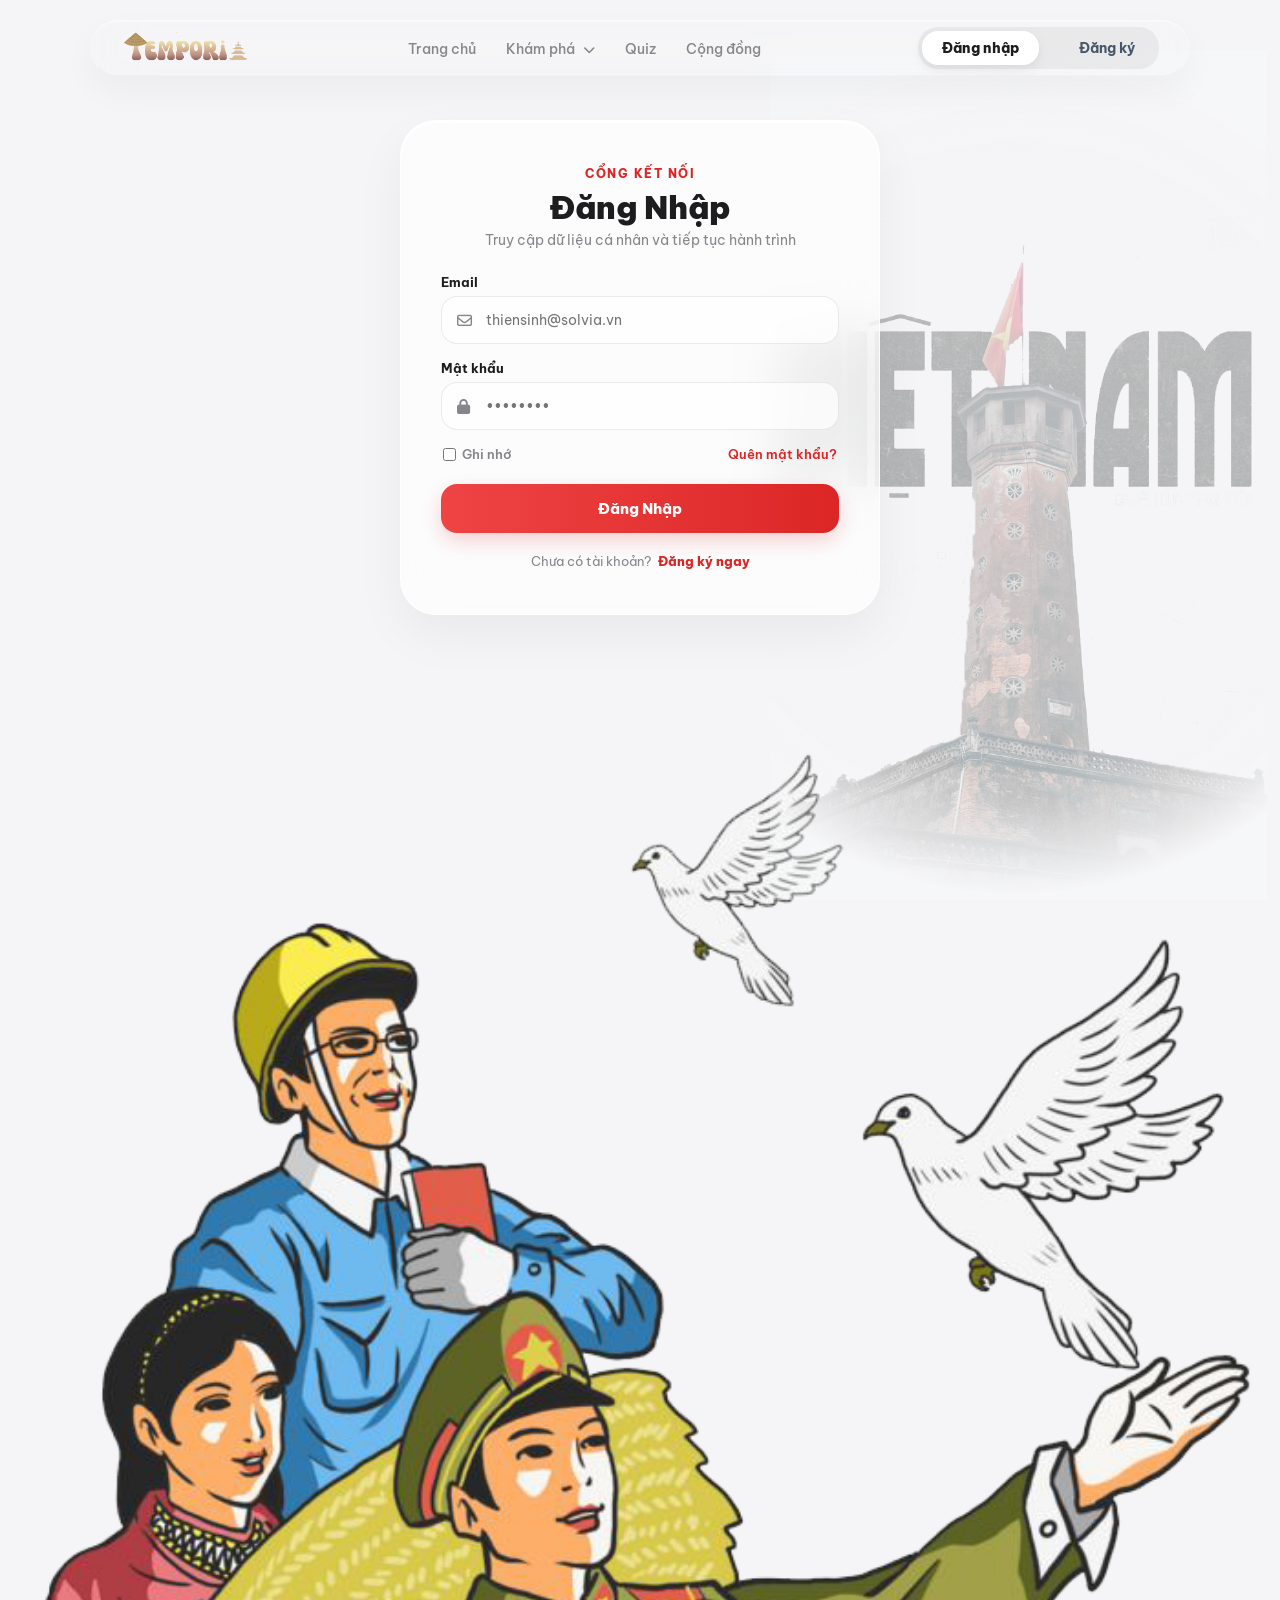
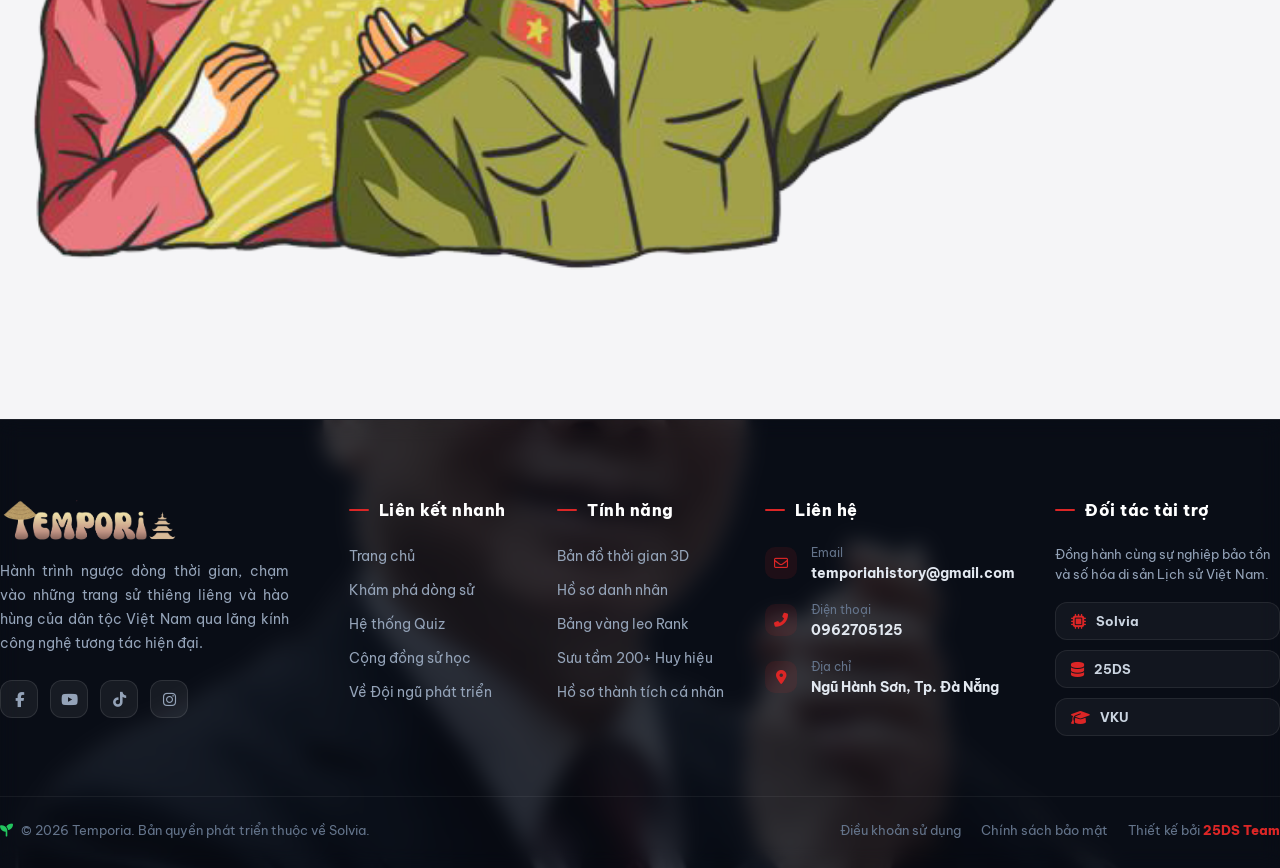
==== commit bb0484ee: "Update auth.html" ====
--- a/auth.html
+++ b/auth.html
@@ -185,6 +185,9 @@
         </div>
 
     </main>
+    <div class="water-map-decoration-left">
+        <img src="hinh nhân vật/auth2x.png" alt="Bản đồ Việt Nam" class="bg-map-art ">
+    </div>
     <div class="water-map-decoration">
         <img src="hinh nhân vật/cotco.png" alt="Bản đồ Việt Nam" class="bg-map-art ">
     </div>
@@ -309,4 +312,4 @@
     <script src="js/auth.js"></script>
     <script src="js/main.js"></script>
 </body>
-</html>+</html>
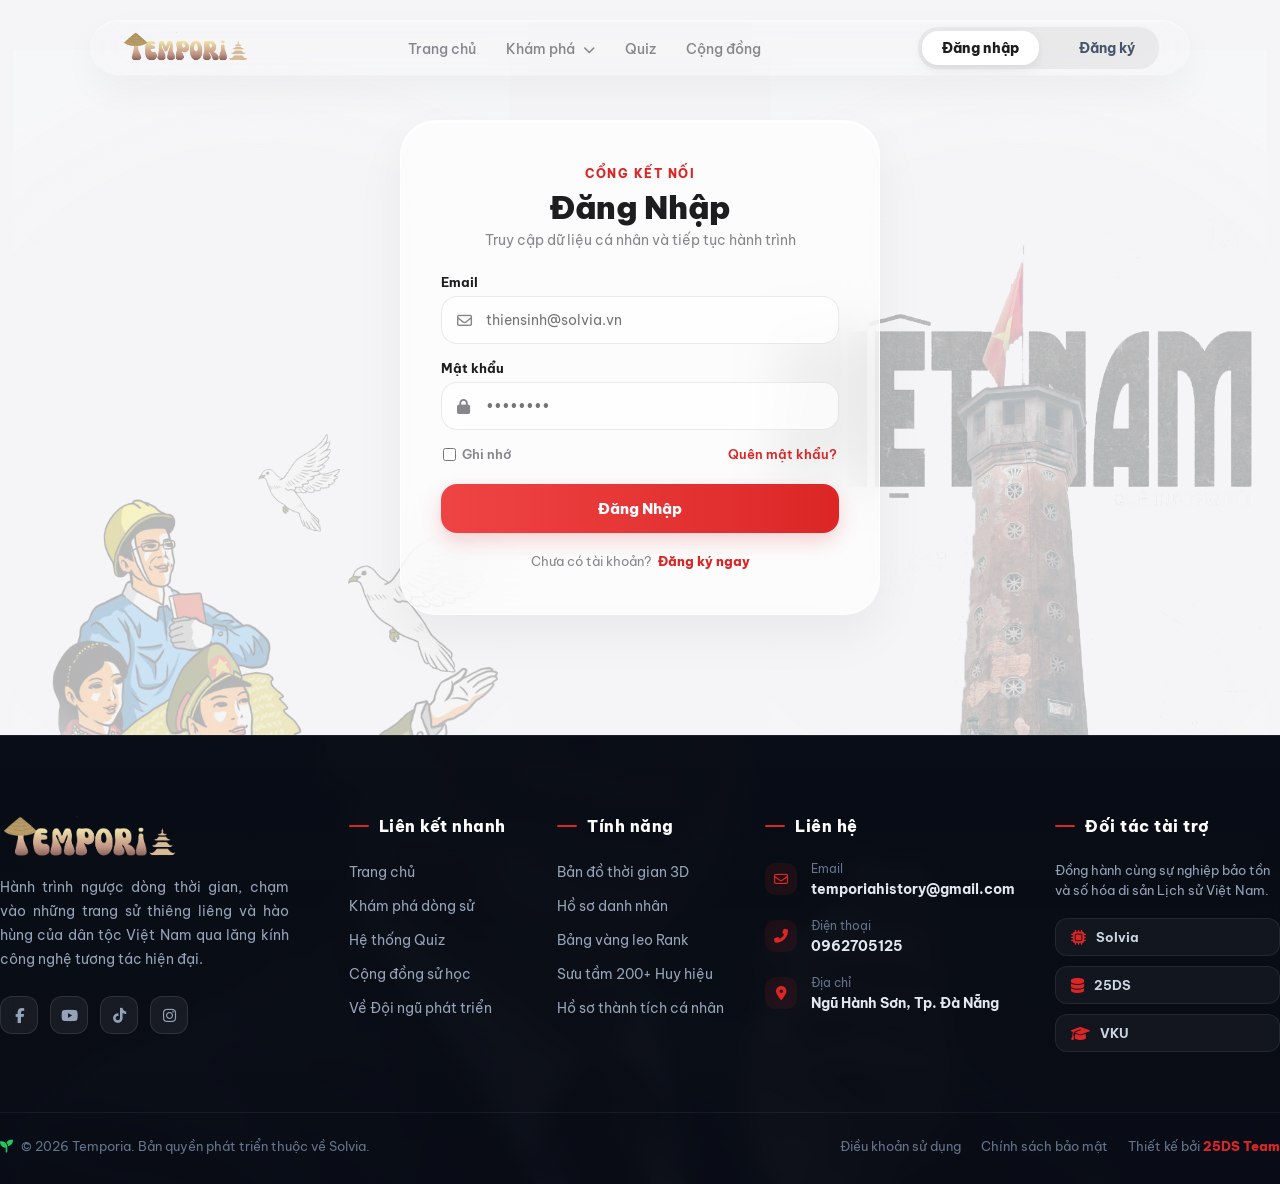
==== commit da73ac20: "Update auth.html" ====
--- a/auth.html
+++ b/auth.html
@@ -185,12 +185,13 @@
         </div>
 
     </main>
+     <div class="water-map-decoration">
+        <img src="hinh nhân vật/cotco.png" alt="Bản đồ Việt Nam" class="bg-map-art ">
+    </div>
     <div class="water-map-decoration-left">
         <img src="hinh nhân vật/auth2x.png" alt="Bản đồ Việt Nam" class="bg-map-art ">
     </div>
-    <div class="water-map-decoration">
-        <img src="hinh nhân vật/cotco.png" alt="Bản đồ Việt Nam" class="bg-map-art ">
-    </div>
+   
 <footer class="temporia-global-footer">
     
     <div class="footer-bg-wrapper">
--- a/css/auth.css
+++ b/css/auth.css
@@ -221,4 +221,38 @@
     height: 100%;
     object-fit: contain;
     object-position: bottom right; /* Ép hình neo chặt về góc dưới phải */
-}+}
+
+.water-map-decoration-left {
+    position: fixed;
+    bottom: 0vh;
+    left: 1vw;
+    width: 497px;
+    height: 850px;
+    z-index: 0;
+    
+    opacity: 0.30;
+    pointer-events: auto !important; 
+   
+    
+    /* 2. THÊM DÒNG NÀY ĐỂ KHI NỔI SÁNG SẼ CHUYỂN ĐỘNG MƯỢT MÀ, KHÔNG BỊ GIẬT */
+    transition: transform 0.4s ease, opacity 0.4s ease, filter 0.4s ease !important;
+}
+.water-map-decoration-left:hover {
+    opacity: 0.70 !important; /* Tăng độ rõ nét từ 0.30 lên 0.70 */
+    
+    /* Tạo hiệu ứng tăng nhẹ độ sáng (brightness) và tỏa hào quang vàng ấm (hợp tone lịch sử) */
+    filter: brightness(1.1) drop-shadow(0 0 30px rgba(212, 163, 89, 0.5)) !important; 
+    
+    /* Hơi nhích nhẹ hình lên một chút tạo cảm giác chuyển động 3D sinh động */
+    transform: translateY(-5px) !important; 
+}
+
+/* Lớp sương mù che phủ để rìa bản đồ tan từ từ vào nền web, không bị sắc cạnh */
+.water-map-decoration-left::after {
+    content: '';
+    position: absolute;
+    top: 0; left: 0; right: 0; bottom: 0;
+    /* Phủ sương từ tâm ra ngoài */
+    background: radial-gradient(circle, transparent 60%, #f9fafb 85%); 
+}
